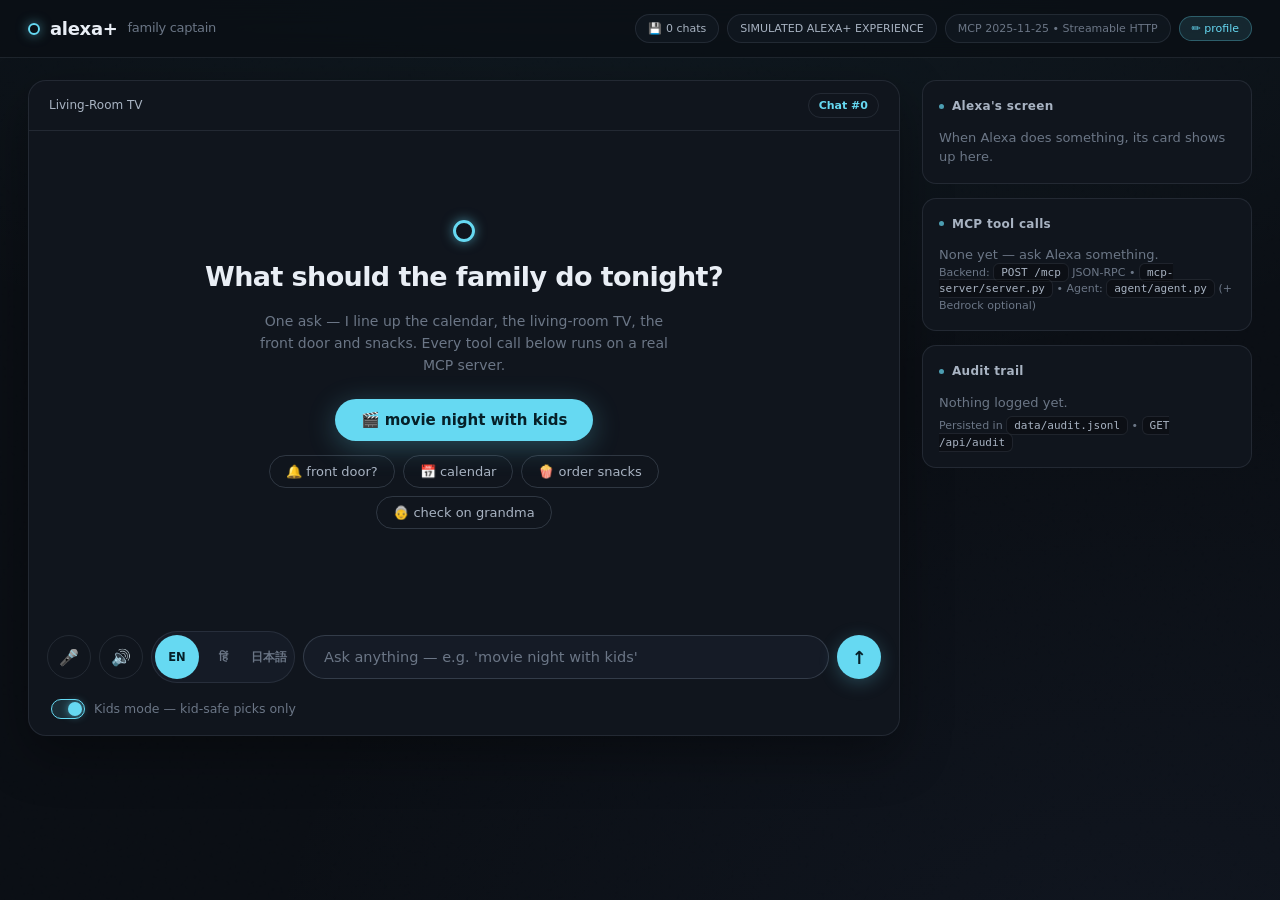
==== app/index.html @ 8e99eac1 "major changes" ====
<!DOCTYPE html>
<html lang="en">
<head>
<meta charset="UTF-8" />
<meta name="viewport" content="width=device-width, initial-scale=1.0" />
<title>Alexa+ Family Captain - Simulated Experience</title>
<link rel="stylesheet" href="/app/styles.css" />
</head>
<body>
<div class="bg"></div>
<header class="topbar">
  <div class="logo"> <span class="ring"></span> alexa+ <em>family captain</em></div>
  <div class="badges">
    <span class="pill" id="memory-pill">💾 <span id="memory-count">0 chats</span></span>
    <span class="pill">SIMULATED ALEXA+ EXPERIENCE</span>
    <span class="pill dim">MCP 2025-11-25 • Streamable HTTP</span>
    <button class="pill linklike" id="edit-profile" title="Edit profile">✏️ profile</button>
  </div>
</header>

<main class="layout">
  <section class="chat-col">
    <div class="tv-frame">
      <div class="tv-top"><span>Living-Room TV</span><span class="chat-counter-badge" id="chat-count-badge">Chat #0</span></div>

      <div class="stage">
        <div id="chat" class="chat"></div>

        <div id="onboard" class="onboard" hidden>
          <span class="ring"></span>
          <h1 id="ob-title">Let's get to know you</h1>
          <p id="ob-sub">Ten seconds — then my memory is yours.</p>
          <div class="onboard-q" id="ob-name-q">What should I call you?</div>
          <div class="onboard-chips" id="ob-names">
            <button data-name="Krrish" class="sel">Krrish</button>
            <button data-name="Dad">Dad</button>
            <button data-name="Mom">Mom</button>
            <button data-name="Grandma">Grandma</button>
            <button data-name="__custom" id="ob-custom-btn">✎ type</button>
          </div>
          <input id="ob-name-input" class="ob-custom" placeholder="Type a name…" autocomplete="off" hidden />
          <div class="onboard-q" id="ob-lang-q">Alexa ki zubaan — ことばをえらんでね</div>
          <div class="onboard-chips" id="ob-langs">
            <button data-oblang="en" class="sel">English</button>
            <button data-oblang="hi">हिन्दी</button>
            <button data-oblang="ja">日本語</button>
          </div>
          <button class="hero-cta" id="ob-done">Let's go →</button>
        </div>

        <div id="empty" class="hero" hidden>
          <span class="ring"></span>
          <h1 id="hero-title">What should the family do tonight?</h1>
          <p id="hero-sub">One ask — I line up the calendar, the living-room TV, the front door and snacks. Every tool call below runs on a real MCP server.</p>
          <button class="hero-cta" id="hero-cta" data-q="movie night with kids">🎬 movie night with kids</button>
          <div class="hero-chips" id="hero-chips"></div>
        </div>
      </div>

      <div class="chips" id="chips" hidden></div>

      <div class="composer">
        <button id="mic" title="Voice input (Chrome)">🎤</button>
        <button id="tts-toggle" title="Alexa voice: on" class="active">🔊</button>
        <div class="lang" role="group" aria-label="Language">
          <button data-lang="en" class="active">EN</button>
          <button data-lang="hi">हिं</button>
          <button data-lang="ja">日本語</button>
        </div>
        <input id="box" placeholder="Ask anything — e.g. 'movie night with kids'" autocomplete="off" />
        <button id="send" title="Send">↑</button>
      </div>
      <label class="kids"><input type="checkbox" id="kids" checked /><span class="sw"></span> <span id="kids-label">Kids mode — kid-safe picks only</span></label>
    </div>
  </section>

  <aside class="side-col">
    <div class="card">
      <h3>Alexa's screen</h3>
      <div id="cards"><p class="muted">When Alexa does something, its card shows up here.</p></div>
    </div>
    <div class="card">
      <h3>MCP tool calls</h3>
      <div id="tools"><p class="muted">None yet — ask Alexa something.</p></div>
      <p class="muted small">Backend: <code>POST /mcp</code> JSON-RPC • <code>mcp-server/server.py</code> • Agent: <code>agent/agent.py</code> (+ Bedrock optional)</p>
    </div>
    <div class="card">
      <h3>Audit trail</h3>
      <div id="audit-ledger"><p class="muted">Nothing logged yet.</p></div>
      <p class="muted small">Persisted in <code>data/audit.jsonl</code> • <code>GET /api/audit</code></p>
    </div>
  </aside>
</main>

<script src="/app/app.js"></script>
</body>
</html>
---- app/styles.css ----
*{box-sizing:border-box;margin:0;padding:0}

/* ── Font ── */
@import url('https://fonts.googleapis.com/css2?family=Inter:wght@400;500;600;700;800&display=swap');

/* ── Tokens ── */
:root{
  --bg:#0a0e14;
  --panel:#10151d;
  --panel-2:#151b26;
  --line:rgba(148,163,184,.14);
  --line-strong:rgba(148,163,184,.24);
  --ink:#e9eef5;
  --ink-2:#a8b3c2;
  --ink-3:#6b7686;
  --accent:#66d9f2;
  --accent-soft:rgba(102,217,242,.12);
  --green:#4ad295;
  --amber:#efbd6b;
  --red:#ef6d60;
  --purple:#b795f0;
  --pink:#f08cba;
  --radius:14px;
  --radius-sm:10px;
  --t:all .18s cubic-bezier(.4,0,.2,1);
}

body{
  font-family:'Inter',system-ui,-apple-system,sans-serif;
  color:var(--ink);
  background:var(--bg);
  min-height:100vh;
  overflow-x:hidden;
  font-size:15px;
  line-height:1.55;
  -webkit-font-smoothing:antialiased;
}

/* ── Ambient background (calm vignette, not a light show) ── */
.bg{
  position:fixed;inset:0;z-index:-1;
  background:
    radial-gradient(ellipse 1100px 480px at 50% -10%,rgba(102,217,242,.06),transparent),
    radial-gradient(ellipse 900px 600px at 90% 110%,rgba(80,102,160,.08),transparent),
    var(--bg);
}
.bg::after{
  content:'';position:absolute;inset:0;opacity:.4;
  background:url("data:image/svg+xml,%3Csvg viewBox='0 0 256 256' xmlns='http://www.w3.org/2000/svg'%3E%3Cfilter id='n'%3E%3CfeTurbulence type='fractalNoise' baseFrequency='0.85' numOctaves='4' stitchTiles='stitch'/%3E%3C/filter%3E%3Crect width='100%25' height='100%25' filter='url(%23n)' opacity='0.02'/%3E%3C/svg%3E");
}

/* ── Top bar ── */
.topbar{
  display:flex;justify-content:space-between;align-items:center;
  padding:14px 28px;
  border-bottom:1px solid var(--line);
  backdrop-filter:blur(20px);
  background:rgba(10,14,20,.72);
  position:sticky;top:0;z-index:100;
}
.logo{font-size:18px;font-weight:700;letter-spacing:-.3px;display:flex;align-items:center;gap:10px}
.logo em{font-style:normal;font-weight:500;color:var(--ink-3);font-size:13px}
.ring{
  width:12px;height:12px;border-radius:50%;
  border:2.5px solid var(--accent);
  box-shadow:0 0 12px rgba(102,217,242,.55);
  animation:breathe 3s ease-in-out infinite;
  flex:none;
}
@keyframes breathe{
  0%,100%{box-shadow:0 0 10px rgba(102,217,242,.4)}
  50%{box-shadow:0 0 18px rgba(102,217,242,.8)}
}
.badges{display:flex;gap:8px;align-items:center}
.pill{
  font-size:11px;font-weight:500;
  border:1px solid var(--line);padding:5px 12px;border-radius:99px;
  background:rgba(21,27,38,.6);color:var(--ink-2);
}
.pill.dim{color:var(--ink-3)}

/* ── Layout ── */
.layout{
  display:grid;grid-template-columns:minmax(0,1fr) 330px;gap:22px;
  padding:22px 28px 26px;
  max-width:1280px;margin:0 auto;
}
@media(max-width:1080px){.layout{grid-template-columns:1fr}}

/* ── Conversation panel ── */
.tv-frame{
  background:var(--panel);
  border:1px solid var(--line);
  border-radius:18px;
  display:flex;flex-direction:column;
  overflow:hidden;
  box-shadow:0 18px 50px rgba(0,0,0,.35);
}
.tv-top{
  display:flex;gap:10px;align-items:center;
  color:var(--ink-3);font-size:12px;font-weight:500;
  padding:12px 20px;
  border-bottom:1px solid var(--line);
}
.tv-top>span:first-of-type{color:var(--ink-2)}
.dot{display:none}
.chat-counter-badge{
  margin-left:auto;
  font-size:11px;font-weight:600;color:var(--accent);
  background:transparent;
  border:1px solid var(--line);
  padding:3px 10px;border-radius:99px;
}

/* stage: hero covers chat on first load */
.stage{position:relative;height:clamp(400px,54vh,580px)}
.chat{
  position:absolute;inset:0;overflow-y:auto;
  display:flex;flex-direction:column;gap:8px;
  padding:22px 26px;
  scroll-behavior:smooth;
}
.chat::-webkit-scrollbar{width:5px}
.chat::-webkit-scrollbar-thumb{background:var(--line-strong);border-radius:4px}
.chat::-webkit-scrollbar-track{background:transparent}

/* ── Empty-state hero ── */
.hero{
  position:absolute;inset:0;
  display:flex;flex-direction:column;align-items:center;justify-content:center;
  gap:14px;text-align:center;padding:28px;
  animation:hero-in .5s cubic-bezier(.16,1,.3,1);
  transition:opacity .3s ease;
}
.hero.fading{opacity:0;pointer-events:none}
@keyframes hero-in{from{opacity:0;transform:translateY(14px)}to{opacity:1;transform:none}}
.hero .ring{width:22px;height:22px;border-width:3px}
.hero h1{
  font-size:27px;font-weight:700;letter-spacing:-.6px;color:var(--ink);
}
.hero p{font-size:14px;color:var(--ink-3);max-width:430px}
.hero-cta{
  margin-top:8px;
  background:var(--accent);color:#062028;
  border:none;border-radius:99px;padding:12px 26px;
  font-family:inherit;font-size:15px;font-weight:700;cursor:pointer;
  box-shadow:0 6px 28px rgba(102,217,242,.28);
  transition:var(--t);
}
.hero-cta:hover{transform:translateY(-1px);box-shadow:0 10px 36px rgba(102,217,242,.4)}
.hero-chips{display:flex;gap:8px;flex-wrap:wrap;justify-content:center;max-width:520px}
.hero-chips button{
  background:transparent;color:var(--ink-2);
  border:1px solid var(--line-strong);border-radius:99px;
  padding:8px 16px;cursor:pointer;font-size:13px;font-weight:500;font-family:inherit;
  transition:var(--t);
}
.hero-chips button:hover{border-color:var(--accent);color:var(--accent);background:var(--accent-soft)}

/* ── Messages (Claude-style: user bubble, Alexa plain) ── */
.msg{max-width:86%;font-size:14.5px;animation:msg-in .34s cubic-bezier(.16,1,.3,1)}
.msg b{
  font-weight:600;font-size:11px;letter-spacing:.6px;display:block;margin-bottom:5px;
  color:var(--ink-3);text-transform:none;
  display:flex;align-items:center;gap:6px;
}
.msg.alexa{align-self:flex-start;padding:2px 0}
.msg.alexa b{color:var(--accent)}
.msg.alexa b::before{
  content:'';width:6px;height:6px;border-radius:50%;
  background:var(--accent);box-shadow:0 0 8px var(--accent);
  display:inline-block;
}
.msg.you{
  align-self:flex-end;
  background:var(--panel-2);
  border:1px solid var(--line);
  padding:10px 16px;border-radius:18px 18px 5px 18px;
}
.msg.you b{display:none}
@keyframes msg-in{from{opacity:0;transform:translateY(8px)}to{opacity:1;transform:none}}

/* thinking dots */
.thinking .dots{display:inline-flex;gap:5px;padding:4px 0}
.thinking .dots i{
  width:6px;height:6px;border-radius:50%;background:var(--ink-3);
  animation:blink 1.2s ease-in-out infinite;
}
.thinking .dots i:nth-child(2){animation-delay:.18s}
.thinking .dots i:nth-child(3){animation-delay:.36s}
@keyframes blink{0%,70%,100%{opacity:.3;transform:translateY(0)}35%{opacity:1;transform:translateY(-3px)}}

/* ── Suggestion chips (mid-session) ── */
.chips{
  display:flex;gap:8px;flex-wrap:wrap;
  padding:12px 20px;
  border-top:1px solid var(--line);
}
.chips button{
  background:transparent;color:var(--ink-3);
  border:1px solid var(--line);border-radius:99px;
  padding:7px 14px;cursor:pointer;font-size:12.5px;font-weight:500;
  font-family:inherit;transition:var(--t);
}
.chips button:hover{color:var(--accent);border-color:var(--accent);background:var(--accent-soft)}
.chips button:active{transform:scale(.97)}
.chips[hidden]{display:none}

/* ── Composer ── */
.composer{
  display:flex;gap:8px;align-items:center;
  padding:14px 18px 6px;
}
.composer input{
  flex:1;background:var(--panel-2);
  border:1px solid var(--line-strong);color:var(--ink);
  border-radius:99px;padding:13px 20px;
  font-family:inherit;font-size:14.5px;
  transition:var(--t);
}
.composer input::placeholder{color:var(--ink-3)}
.composer input:focus{
  outline:none;border-color:var(--accent);
  box-shadow:0 0 0 3px var(--accent-soft);
}
.composer button{
  border:1px solid var(--line);background:transparent;color:var(--ink-2);
  width:44px;height:44px;border-radius:50%;
  cursor:pointer;font-family:inherit;font-size:16px;
  display:flex;align-items:center;justify-content:center;
  transition:var(--t);flex:none;
}
.composer button:hover{border-color:var(--accent);color:var(--accent)}
.composer #send{
  background:var(--accent);color:#062028;border:none;
  font-size:18px;font-weight:700;
  box-shadow:0 4px 18px rgba(102,217,242,.25);
}
.composer #send:hover{transform:translateY(-1px);box-shadow:0 6px 26px rgba(102,217,242,.4)}
.composer #send:active{transform:scale(.95)}
#tts-toggle.muted{opacity:.45;filter:grayscale(1)}
#mic.listening{
  border-color:var(--red);color:var(--red);
  animation:mic-pulse 1s ease infinite;
}
@keyframes mic-pulse{0%,100%{box-shadow:0 0 0 0 rgba(239,109,96,.35)}50%{box-shadow:0 0 0 9px rgba(239,109,96,0)}}

/* kids switch */
.kids{
  display:flex;align-items:center;gap:9px;
  padding:10px 22px 16px;
  font-size:12.5px;color:var(--ink-3);cursor:pointer;user-select:none;
}
.kids input{display:none}
.kids .sw{
  width:34px;height:20px;border-radius:99px;
  background:var(--panel-2);border:1px solid var(--line-strong);
  position:relative;transition:var(--t);flex:none;
}
.kids .sw::after{
  content:'';position:absolute;top:2px;left:2px;
  width:14px;height:14px;border-radius:50%;
  background:var(--ink-3);transition:var(--t);
}
.kids input:checked+.sw{background:var(--accent-soft);border-color:var(--accent)}
.kids input:checked+.sw::after{left:16px;background:var(--accent);box-shadow:0 0 8px rgba(102,217,242,.6)}

/* ── Side column ── */
.side-col{display:flex;flex-direction:column;gap:14px;min-width:0}
.card{
  background:var(--panel);
  border:1px solid var(--line);
  border-radius:var(--radius);
  padding:16px;
  transition:border-color .18s ease;
}
.card:hover{border-color:var(--line-strong)}
.card h3{
  margin:0 0 12px;font-size:12px;font-weight:600;
  color:var(--ink-2);letter-spacing:.3px;
  display:flex;align-items:center;gap:8px;
}
.card h3::before{
  content:'';display:inline-block;width:5px;height:5px;
  border-radius:50%;background:var(--accent);opacity:.7;
}
#cards{max-height:520px;overflow-y:auto;padding-right:4px}
#cards::-webkit-scrollbar{width:5px}
#cards::-webkit-scrollbar-thumb{background:var(--line-strong);border-radius:4px}

/* ── Visual cards ── */
.vcard{
  background:var(--panel-2);
  border:1px solid var(--line);border-radius:12px;
  padding:14px;margin-bottom:12px;
  transition:border-color .18s ease,transform .18s ease;
  animation:card-in .4s cubic-bezier(.16,1,.3,1) backwards;
}
@keyframes card-in{
  from{opacity:0;transform:translateY(14px) scale(.98)}
  to{opacity:1;transform:none}
}
.vcard:hover{border-color:var(--line-strong);transform:translateY(-2px)}
.vcard h4{margin:0 0 8px;font-size:13px;font-weight:600;display:flex;align-items:center;gap:6px}
.vcard pre{
  font-size:11px;white-space:pre-wrap;color:var(--ink-3);
  font-family:'SF Mono',ui-monospace,monospace;line-height:1.5;
  background:rgba(0,0,0,.25);border-radius:8px;padding:10px;
  border:1px solid var(--line);
}
.vcard p{font-size:13px;color:var(--ink-2);margin:4px 0;line-height:1.5}

/* card type accents — thin top light instead of left bar */
.vcard{border-top:2px solid transparent}
.vcard[data-type="media"]{border-top-color:var(--purple)}
.vcard[data-type="tv"]{border-top-color:var(--accent)}
.vcard[data-type="door"]{border-top-color:var(--amber)}
.vcard[data-type="order"]{border-top-color:var(--green)}
.vcard[data-type="remind"]{border-top-color:var(--pink)}
.vcard[data-type="calendar"]{border-top-color:var(--purple)}

/* ── Card internals ── */
.vcard-header{display:flex;align-items:center;gap:10px;margin-bottom:12px}
.vcard-icon{font-size:20px;line-height:1}
.vcard-header h4{margin:0;font-size:13.5px;font-weight:600;color:var(--ink)}
.vcard-sub{font-size:11px;color:var(--ink-3);display:block}

.badge-tag{
  margin-left:auto;font-size:10px;font-weight:600;
  padding:3px 9px;border-radius:99px;white-space:nowrap;
}
.badge-tag.green{background:rgba(74,210,149,.12);color:var(--green)}
.badge-tag.cyan{background:rgba(102,217,242,.12);color:var(--accent)}
.badge-tag.purple{background:rgba(183,149,240,.12);color:var(--purple)}
.badge-tag.pink{background:rgba(240,140,186,.12);color:var(--pink)}
.badge-tag.amber{background:rgba(239,189,107,.12);color:var(--amber)}
.badge-tag.red-pulse{background:rgba(239,109,96,.12);color:var(--red);animation:pulse-red 1.6s infinite}
@keyframes pulse-red{0%,100%{opacity:1}50%{opacity:.55}}

.media-grid{display:flex;flex-direction:column;gap:6px}
.media-item{
  display:flex;align-items:center;gap:10px;
  background:rgba(0,0,0,.22);border:1px solid var(--line);
  padding:9px 12px;border-radius:9px;transition:var(--t);
}
.media-item:hover{border-color:var(--purple);background:rgba(183,149,240,.06);transform:translateX(3px)}
.play-btn{
  color:var(--purple);font-size:11px;
  width:22px;height:22px;border-radius:50%;
  background:rgba(183,149,240,.12);
  display:inline-flex;align-items:center;justify-content:center;flex:none;
}
.media-title{font-size:13px;font-weight:500;color:var(--ink);flex:1}
.media-chip{font-size:10px;color:var(--ink-3);border:1px solid var(--line);padding:2px 8px;border-radius:99px}

.tv-mockup{background:rgba(0,0,0,.28);border:1px solid var(--line);border-radius:10px;padding:12px}
.tv-screen{
  background:#0b1220;
  border:1px solid var(--line);border-radius:8px;
  padding:18px 12px;text-align:center;
  margin-bottom:10px;
}
.tv-screen-content{display:flex;flex-direction:column;gap:7px;align-items:center}
.tv-app-pill{
  background:var(--accent-soft);color:var(--accent);
  padding:4px 14px;border-radius:99px;font-size:13px;font-weight:600;
}
.tv-kids-tag{font-size:11.5px;color:var(--green);font-weight:500}
.tv-meta-row{
  display:flex;justify-content:space-between;font-size:11px;
  color:var(--ink-3);border-top:1px solid var(--line);padding-top:9px;
}

.camera-viewport{
  position:relative;background:#070b12;
  border:1px solid var(--line);border-radius:10px;
  padding:12px;overflow:hidden;
}
.cam-scanline{
  position:absolute;inset:0;
  background:linear-gradient(rgba(0,0,0,0) 50%,rgba(0,0,0,.22) 50%);
  background-size:100% 4px;pointer-events:none;opacity:.35;
}
.cam-overlay{
  display:flex;justify-content:space-between;font-size:11px;
  color:var(--amber);margin-bottom:12px;font-weight:500;
}
.cam-event-banner{
  display:flex;align-items:center;gap:10px;
  background:rgba(239,189,107,.07);border:1px solid var(--line);
  padding:10px 12px;border-radius:8px;
}
.cam-event-icon{font-size:18px}
.cam-event-text b{display:block;font-size:12.5px;color:var(--ink);font-weight:600}
.cam-event-text small{font-size:10.5px;color:var(--ink-3)}

.order-tracker{background:rgba(0,0,0,.22);border:1px solid var(--line);border-radius:10px;padding:12px}
.order-progress{display:flex;align-items:center;justify-content:space-between;margin-bottom:12px;padding:0 6px}
.p-step{display:flex;flex-direction:column;align-items:center;gap:4px;font-size:10px;color:var(--ink-3)}
.p-step.done{color:var(--green)}
.p-step.current{color:var(--accent);font-weight:600}
.p-dot{
  width:18px;height:18px;border-radius:50%;display:flex;align-items:center;justify-content:center;
  font-size:9.5px;background:var(--panel);border:1px solid var(--line-strong);
}
.p-step.done .p-dot{background:var(--green);color:#04120b;font-weight:700;border-color:var(--green)}
.p-step.current .p-dot{background:var(--accent);color:#04120b;font-weight:700;border-color:var(--accent);animation:pulse-dot 1.4s infinite}
@keyframes pulse-dot{0%,100%{transform:scale(1)}50%{transform:scale(1.18)}}
.p-line{flex:1;height:2px;background:var(--line);margin:0 6px -12px}
.p-line.done{background:var(--green)}
.p-line.active{background:linear-gradient(90deg,var(--green),var(--accent))}
.order-eta{
  display:flex;justify-content:space-between;align-items:center;
  font-size:12px;color:var(--ink-2);padding:9px 0;
  border-top:1px solid var(--line);
}
.status-chip{background:rgba(74,210,149,.1);color:var(--green);padding:2px 9px;border-radius:99px;font-size:10px}
.order-items-list{display:flex;gap:6px;flex-wrap:wrap;margin-top:6px}
.order-item-pill{
  background:rgba(74,210,149,.08);border:1px solid var(--line);
  color:var(--ink);padding:4px 10px;border-radius:99px;font-size:11px;font-weight:500;
}

.cal-timeline{display:flex;flex-direction:column;gap:7px}
.cal-item{
  display:flex;align-items:center;gap:12px;
  background:rgba(0,0,0,.22);border:1px solid var(--line);
  padding:9px 12px;border-radius:9px;
}
.cal-time{
  font-size:11px;font-weight:600;color:var(--purple);
  background:rgba(183,149,240,.1);padding:3px 7px;border-radius:6px;
}
.cal-details b{display:block;font-size:12.5px;color:var(--ink);font-weight:500}
.cal-details small{font-size:10.5px;color:var(--ink-3)}
.cal-free-highlight{
  background:var(--accent-soft);
  border:1px solid rgba(102,217,242,.25);color:var(--accent);
  padding:10px 12px;border-radius:9px;font-size:12.5px;font-weight:500;text-align:center;
}

.remind-card-body{display:flex;flex-direction:column;gap:10px}
.remind-bubble{
  background:rgba(240,140,186,.06);border:1px solid var(--line);
  padding:10px 14px;border-radius:10px;
}
.bubble-tag{font-size:11px;color:var(--pink);font-weight:600;display:block;margin-bottom:4px}
.remind-bubble p{font-size:13px;color:var(--ink);font-style:italic;margin:0}
.remind-call-row{
  display:flex;justify-content:space-between;align-items:center;
  font-size:12px;color:var(--ink-2);
}

/* ── Order proposal ── */
.proposal-card-body{
  border:1px dashed rgba(239,189,107,.45);
  border-radius:10px;padding:12px;background:rgba(239,189,107,.04);
}
.proposal-items p{font-size:12.5px;color:var(--ink);margin:4px 0}
.proposal-note{display:block;font-size:11px;color:var(--amber);margin:8px 0}
.proposal-actions{display:flex;gap:8px;margin-top:10px}
.btn-confirm{
  flex:1;background:var(--green);color:#04120b;border:none;border-radius:9px;padding:9px 12px;
  font-size:12.5px;font-weight:700;cursor:pointer;transition:var(--t);font-family:inherit;
}
.btn-confirm:hover{transform:translateY(-1px);box-shadow:0 4px 16px rgba(74,210,149,.3)}
.btn-decline{
  background:transparent;color:var(--red);border:1px solid rgba(239,109,96,.4);
  border-radius:9px;padding:9px 12px;font-size:12.5px;font-weight:600;cursor:pointer;
  transition:var(--t);font-family:inherit;
}
.btn-decline:hover{background:rgba(239,109,96,.1)}

/* ── Audit trail ── */
#audit-ledger{
  max-height:210px;overflow-y:auto;display:flex;flex-direction:column;gap:6px;
  margin-bottom:6px;
}
#audit-ledger::-webkit-scrollbar{width:5px}
#audit-ledger::-webkit-scrollbar-thumb{background:var(--line-strong);border-radius:4px}
.audit-row{
  display:flex;justify-content:space-between;align-items:center;
  background:rgba(0,0,0,.2);border:1px solid var(--line);
  padding:7px 10px;border-radius:8px;font-size:11.5px;
  animation:card-in .3s cubic-bezier(.16,1,.3,1) backwards;
}
.audit-row.ok{border-left:2px solid var(--green)}
.audit-row.err{border-left:2px solid var(--red)}
.audit-main{display:flex;align-items:center;gap:8px}
.audit-tool{font-family:'SF Mono',ui-monospace,monospace;font-weight:500;color:var(--ink-2)}
.audit-status{font-size:9.5px;font-weight:700;padding:2px 7px;border-radius:99px}
.audit-status.ok{background:rgba(74,210,149,.12);color:var(--green)}
.audit-status.err{background:rgba(239,109,96,.12);color:var(--red)}
.audit-time{color:var(--ink-3);font-size:10.5px}

/* ── Tool badges ── */
.tool{
  display:inline-flex;align-items:center;gap:5px;
  background:transparent;
  border:1px solid rgba(74,210,149,.35);
  color:var(--green);border-radius:99px;
  padding:5px 12px;font-size:12px;font-weight:500;
  margin:3px;
  transition:var(--t);
  animation:tool-in .3s cubic-bezier(.16,1,.3,1);
}
@keyframes tool-in{from{opacity:0;transform:scale(.85)}to{opacity:1;transform:scale(1)}}
.tool:hover{background:rgba(74,210,149,.08);border-color:var(--green)}

/* ── Commerce (C1–C4, future) ── */
.products-list{display:flex;flex-direction:column;gap:8px}
.product-item{
  display:flex;align-items:center;justify-content:space-between;gap:12px;
  background:rgba(0,0,0,.22);border:1px solid var(--line);
  padding:10px 12px;border-radius:9px;
}
.product-info b{display:block;font-size:13px;color:var(--ink);font-weight:500}
.product-meta{display:flex;gap:10px;font-size:11px;margin-top:2px}
.product-price{color:var(--green);font-weight:600}
.product-rating{color:var(--amber)}
.btn-add-cart{
  background:var(--accent-soft);color:var(--accent);border:1px solid rgba(102,217,242,.3);
  padding:5px 12px;border-radius:99px;font-size:11px;font-weight:600;cursor:pointer;
  transition:var(--t);font-family:inherit;
}
.btn-add-cart:hover{background:var(--accent);color:#062028}
.cart-card-body{display:flex;flex-direction:column;gap:10px}
.cart-items-list{display:flex;flex-direction:column;gap:6px}
.cart-item-row{
  display:flex;justify-content:space-between;font-size:12px;
  background:rgba(0,0,0,.2);padding:7px 10px;border-radius:8px;
}
.cart-item-name small{color:var(--ink-3);margin-left:4px}
.cart-item-price{color:var(--green);font-weight:600}
.cart-total-row{
  display:flex;justify-content:space-between;font-size:13px;
  padding:9px 0;border-top:1px solid var(--line);
  color:var(--ink);
}
.cart-total-row b{color:var(--accent);font-size:15px}
.btn-checkout{
  background:var(--accent);color:#062028;border:none;border-radius:9px;padding:9px 14px;
  font-size:12.5px;font-weight:700;cursor:pointer;transition:var(--t);
  text-align:center;font-family:inherit;
}
.btn-checkout:hover{box-shadow:0 4px 16px rgba(102,217,242,.3)}
.wallet-picker{
  display:flex;justify-content:space-between;align-items:center;
  background:rgba(0,0,0,.22);border:1px solid var(--line);
  padding:8px 10px;border-radius:8px;font-size:11px;margin:8px 0;
}
.wallet-picker b{color:var(--accent)}
.pin-approval-box{
  border:1px dashed rgba(102,217,242,.4);
  padding:9px 10px;border-radius:9px;margin-bottom:8px;
  background:rgba(102,217,242,.04);
}
.pin-label{font-size:11px;color:var(--ink-2);display:block;margin-bottom:6px}
.pin-input-row{display:flex;gap:8px}
.pin-input{
  width:80px;background:var(--panel-2);border:1px solid var(--line-strong);
  color:var(--ink);border-radius:8px;padding:5px 8px;font-size:14px;letter-spacing:4px;text-align:center;
  font-family:inherit;
}
.btn-pin-submit{
  background:var(--accent-soft);color:var(--accent);border:1px solid rgba(102,217,242,.35);
  border-radius:8px;padding:5px 10px;font-size:11px;font-weight:600;cursor:pointer;font-family:inherit;
}
.btn-pin-submit:hover{background:var(--accent);color:#062028}
.tracking-card-body{display:flex;flex-direction:column;gap:12px}
.tracking-timeline{display:flex;align-items:center;justify-content:space-between;padding:4px 6px;margin-bottom:4px}
.track-step{display:flex;flex-direction:column;align-items:center;gap:4px;font-size:10px;color:var(--ink-3)}
.track-step.done{color:var(--green)}
.track-step.current{color:var(--accent);font-weight:600}
.track-dot{
  width:18px;height:18px;border-radius:50%;display:flex;align-items:center;justify-content:center;
  font-size:9.5px;background:var(--panel);border:1px solid var(--line-strong);
}
.track-step.done .track-dot{background:var(--green);color:#04120b;font-weight:700;border-color:var(--green)}
.track-step.current .track-dot{background:var(--accent);color:#04120b;font-weight:700;border-color:var(--accent);animation:pulse-dot 1.4s infinite}
.track-line{flex:1;height:2px;background:var(--line);margin:0 4px -12px}
.track-line.done{background:var(--green)}
.track-line.active{background:linear-gradient(90deg,var(--green),var(--accent))}
.tracking-meta{
  display:flex;justify-content:space-between;font-size:11px;
  background:rgba(0,0,0,.2);padding:7px 10px;border-radius:8px;color:var(--ink-2);
}
.history-list{display:flex;flex-direction:column;gap:6px}
.history-row{
  display:flex;justify-content:space-between;align-items:center;
  background:rgba(0,0,0,.2);border:1px solid var(--line);
  padding:8px 10px;border-radius:8px;font-size:11px;
}
.history-items{display:block;color:var(--ink-3);font-size:10px}
.btn-reorder{
  background:rgba(74,210,149,.1);color:var(--green);border:1px solid rgba(74,210,149,.3);
  padding:4px 9px;border-radius:99px;font-size:10px;font-weight:600;cursor:pointer;font-family:inherit;
}
.btn-reorder:hover{background:var(--green);color:#04120b}

/* ── Ring speaking state ── */
.ring.speaking{
  border-color:var(--green);
  box-shadow:0 0 16px var(--green),0 0 34px rgba(74,210,149,.4);
  animation:speaking-pulse .4s ease-in-out infinite alternate;
}
@keyframes speaking-pulse{
  0%{transform:scale(1);box-shadow:0 0 12px var(--green)}
  100%{transform:scale(1.3);box-shadow:0 0 26px var(--green),0 0 52px rgba(74,210,149,.5)}
}

/* ── Utilities ── */
.muted{color:var(--ink-3);font-size:13px;line-height:1.5}
.small{font-size:11px}
code{
  background:rgba(0,0,0,.28);padding:2px 7px;border-radius:6px;
  font-size:11px;font-family:'SF Mono',ui-monospace,monospace;
  border:1px solid var(--line);
  color:var(--ink-2);
}
button:focus-visible,input:focus-visible{outline:2px solid var(--accent);outline-offset:2px}

@media(prefers-reduced-motion:reduce){
  *,*::before,*::after{animation-duration:.01ms !important;animation-iteration-count:1 !important;transition-duration:.01ms !important}
  .chat{scroll-behavior:auto}
}

/* ── Onboarding (first-run profile setup) ── */
.onboard{
  position:absolute;inset:0;
  display:flex;flex-direction:column;align-items:center;justify-content:center;
  gap:12px;text-align:center;padding:28px;overflow-y:auto;
  background:var(--panel);z-index:5;
  animation:hero-in .5s cubic-bezier(.16,1,.3,1);
}
.onboard[hidden]{display:none}
.onboard .ring{width:20px;height:20px;border-width:3px}
.onboard h1{font-size:24px;font-weight:700;letter-spacing:-.4px}
.onboard p{font-size:13.5px;color:var(--ink-3);max-width:400px}
.onboard-q{font-size:13px;color:var(--ink-2);font-weight:600;margin-top:8px}
.onboard-chips{display:flex;gap:8px;flex-wrap:wrap;justify-content:center}
.onboard-chips button{
  background:transparent;color:var(--ink-2);
  border:1px solid var(--line-strong);border-radius:99px;
  padding:9px 18px;cursor:pointer;font-size:13px;font-weight:500;font-family:inherit;
  transition:var(--t);
}
.onboard-chips button:hover{border-color:var(--accent);color:var(--accent)}
.onboard-chips button.sel{
  border-color:var(--accent);color:var(--accent);
  background:var(--accent-soft);box-shadow:0 0 0 3px rgba(102,217,242,.08);
}
.ob-custom{
  background:var(--panel-2);border:1px solid var(--line-strong);color:var(--ink);
  border-radius:99px;padding:9px 18px;font-family:inherit;font-size:13.5px;width:min(260px,80%);
  transition:var(--t);
}
.ob-custom:focus{outline:none;border-color:var(--accent);box-shadow:0 0 0 3px var(--accent-soft)}
.onboard .hero-cta{margin-top:12px}

/* ── Language chip group (composer) ── */
.lang{
  display:flex;background:var(--panel-2);
  border:1px solid var(--line);border-radius:99px;
  padding:3px;gap:2px;flex:none;
}
.lang button{
  border:none;background:transparent;color:var(--ink-3);
  border-radius:99px;padding:7px 11px;
  font-family:inherit;font-size:11.5px;font-weight:600;cursor:pointer;
  transition:var(--t);white-space:nowrap;
}
.lang button:hover{color:var(--accent)}
.lang button.active{background:var(--accent);color:#062028}
.pill.linklike{
  background:var(--accent-soft);color:var(--accent);
  border:1px solid rgba(102,217,242,.3);cursor:pointer;font-family:inherit;
  transition:var(--t);
}
.pill.linklike:hover{background:rgba(102,217,242,.2)}

/* ── Responsive ── */
@media(max-width:1080px){
  .layout{grid-template-columns:1fr;padding:16px 16px 22px}
  .side-col{flex-direction:row;flex-wrap:wrap}
  .side-col .card{flex:1 1 260px}
  .stage{height:clamp(340px,48vh,480px)}
}
@media(max-width:640px){
  .topbar{padding:12px 16px}
  .badges .pill.dim{display:none}
  .layout{padding:12px 12px 20px}
  .chat{padding:16px}
  .composer{padding:12px 12px 6px;flex-wrap:wrap}
  .composer button{width:40px;height:40px}
  .composer input{min-width:55%}
  .hero h1{font-size:22px}
}
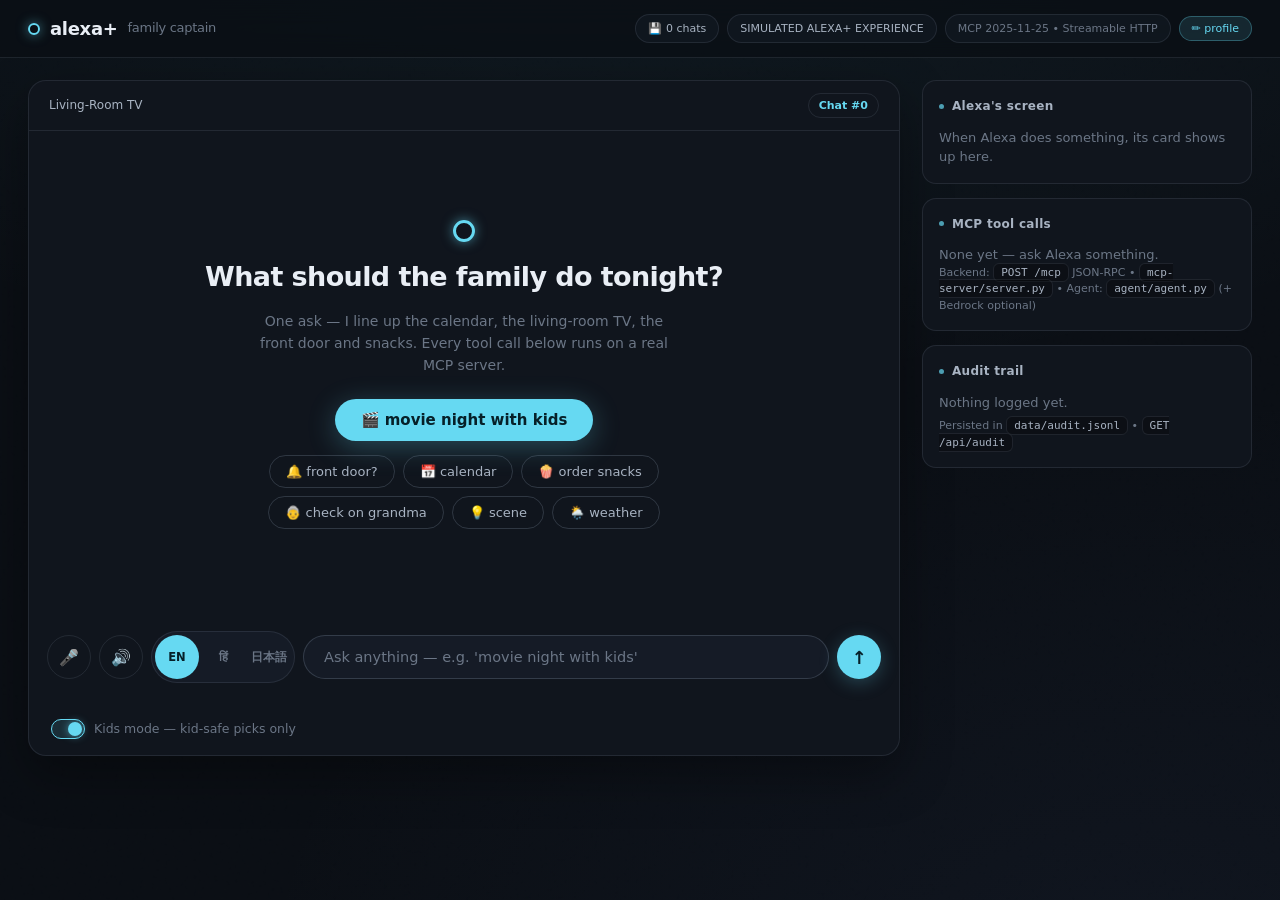
==== commit 1258224d: "Declare currentAudio so Polly voice plays instead of browser fallback, add live type-ahead MCP tool " ====
--- a/app/index.html
+++ b/app/index.html
@@ -70,6 +70,7 @@
         <input id="box" placeholder="Ask anything — e.g. 'movie night with kids'" autocomplete="off" />
         <button id="send" title="Send">↑</button>
       </div>
+      <div id="type-hint" class="type-hint"></div>
       <label class="kids"><input type="checkbox" id="kids" checked /><span class="sw"></span> <span id="kids-label">Kids mode — kid-safe picks only</span></label>
     </div>
   </section>
--- a/app/styles.css
+++ b/app/styles.css
@@ -696,3 +696,30 @@
   .composer input{min-width:55%}
   .hero h1{font-size:22px}
 }
+
+/* ── scene / weather / homework / shopping-list cards ── */
+.vcard[data-type="scene"]{border-top-color:var(--amber)}
+.vcard[data-type="weather"]{border-top-color:var(--accent)}
+.vcard[data-type="homework"]{border-top-color:var(--purple)}
+.vcard[data-type="shopping_list"]{border-top-color:var(--green)}
+.scene-rows{display:flex;flex-direction:column;gap:8px;background:rgba(0,0,0,.22);border:1px solid var(--line);border-radius:10px;padding:12px}
+.scene-row{display:flex;align-items:center;justify-content:space-between;gap:8px;font-size:12.5px;color:var(--ink-2)}
+.scene-row b{color:var(--ink);font-weight:600;text-align:right}
+.weather-body{display:flex;align-items:center;gap:14px;background:rgba(0,0,0,.22);border:1px solid var(--line);border-radius:10px;padding:12px}
+.weather-temp{font-size:26px;font-weight:700;color:var(--ink)}
+.weather-conds{display:flex;flex-direction:column;gap:4px;font-size:12.5px;color:var(--ink-2)}
+.weather-conds b{color:var(--ink-3);font-weight:500;margin-right:2px}
+.list-pills{display:flex;flex-wrap:wrap;gap:6px}
+
+/* ── one-turn-at-a-time: dim inputs while a call is running ── */
+body.busy .chips button,
+body.busy .hero-chips button{pointer-events:none;opacity:.55}
+body.busy #send,
+body.busy #hero-cta{opacity:.5}
+body.busy #hero-cta{pointer-events:none}
+body.busy .mic.listening{animation:none}
+
+/* ── live type-ahead hint: shows which MCP tool a half-typed line will run ── */
+.type-hint{min-height:20px;font-size:11.5px;color:var(--ink-3);padding:6px 4px 0 6px;letter-spacing:.2px;white-space:nowrap;overflow:hidden;text-overflow:ellipsis;opacity:0;transition:opacity .18s}
+.type-hint.on{opacity:.95}
+.type-hint b{color:var(--accent);font-weight:600}
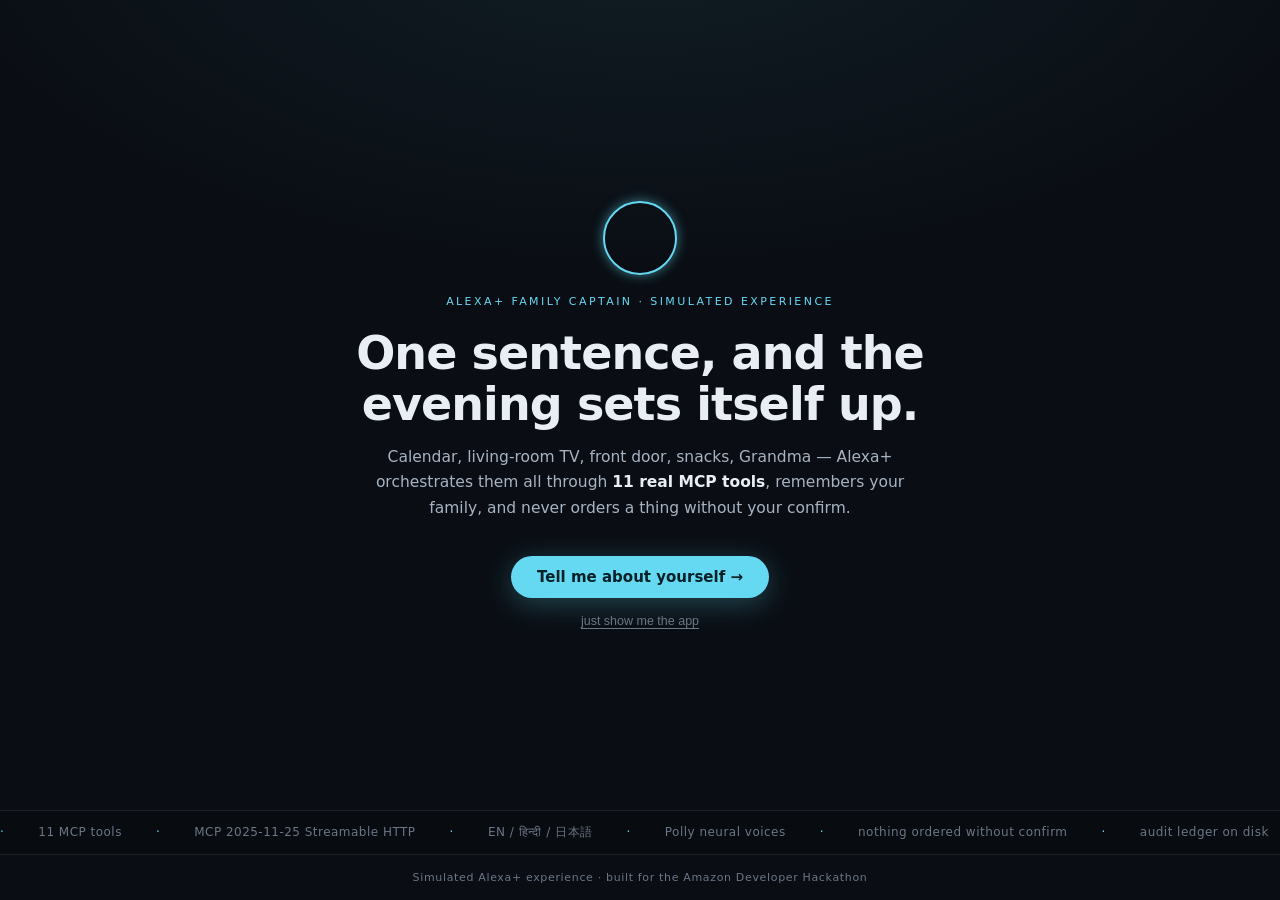
==== commit 8ad29d29: "Add full-screen landing page with marquee chips and a 4-step tell-me-about-yourself onboarding that " ====
--- a/app/index.html
+++ b/app/index.html
@@ -8,6 +8,25 @@
 </head>
 <body>
 <div class="bg"></div>
+
+<div id="landing">
+  <div class="land-card">
+    <span class="ring big"></span>
+    <div class="land-eyebrow">alexa+ family captain · simulated experience</div>
+    <h1>One sentence, and the evening sets itself up.</h1>
+    <p>Calendar, living-room TV, front door, snacks, Grandma — Alexa+ orchestrates them all through <b>11 real MCP tools</b>, remembers your family, and never orders a thing without your confirm.</p>
+    <div class="land-ctas">
+      <button class="hero-cta" id="land-cta">Tell me about yourself →</button>
+      <button class="land-skip" id="land-skip">just show me the app</button>
+    </div>
+  </div>
+  <div class="land-marquee"><div class="land-track">
+    <span>11 MCP tools</span><span>MCP 2025-11-25 Streamable HTTP</span><span>EN / हिन्दी / 日本語</span><span>Polly neural voices</span><span>nothing ordered without confirm</span><span>audit ledger on disk</span><span>memory that persists</span>
+    <span>11 MCP tools</span><span>MCP 2025-11-25 Streamable HTTP</span><span>EN / हिन्दी / 日本語</span><span>Polly neural voices</span><span>nothing ordered without confirm</span><span>audit ledger on disk</span><span>memory that persists</span>
+  </div></div>
+  <div class="land-footer">Simulated Alexa+ experience · built for the Amazon Developer Hackathon</div>
+</div>
+
 <header class="topbar">
   <div class="logo"> <span class="ring"></span> alexa+ <em>family captain</em></div>
   <div class="badges">
@@ -28,24 +47,58 @@
 
         <div id="onboard" class="onboard" hidden>
           <span class="ring"></span>
-          <h1 id="ob-title">Let's get to know you</h1>
-          <p id="ob-sub">Ten seconds — then my memory is yours.</p>
-          <div class="onboard-q" id="ob-name-q">What should I call you?</div>
-          <div class="onboard-chips" id="ob-names">
-            <button data-name="Krrish" class="sel">Krrish</button>
-            <button data-name="Dad">Dad</button>
-            <button data-name="Mom">Mom</button>
-            <button data-name="Grandma">Grandma</button>
-            <button data-name="__custom" id="ob-custom-btn">✎ type</button>
+          <div class="ob-dots" id="ob-dots"><i class="on"></i><i></i><i></i><i></i></div>
+          <div class="ob-step" data-step="1">
+            <h1 id="ob-title">Let's get to know you</h1>
+            <p id="ob-sub">Ten seconds — then my memory is yours.</p>
+            <div class="onboard-q" id="ob-name-q">What should I call you?</div>
+            <div class="onboard-chips" id="ob-names">
+              <button data-name="Krrish" class="sel">Krrish</button>
+              <button data-name="Dad">Dad</button>
+              <button data-name="Mom">Mom</button>
+              <button data-name="Grandma">Grandma</button>
+              <button data-name="__custom" id="ob-custom-btn">✎ type</button>
+            </div>
+            <input id="ob-name-input" class="ob-custom" placeholder="Type a name…" autocomplete="off" hidden />
+            <button class="hero-cta" id="ob-n1">Next →</button>
           </div>
-          <input id="ob-name-input" class="ob-custom" placeholder="Type a name…" autocomplete="off" hidden />
-          <div class="onboard-q" id="ob-lang-q">Alexa ki zubaan — ことばをえらんでね</div>
-          <div class="onboard-chips" id="ob-langs">
-            <button data-oblang="en" class="sel">English</button>
-            <button data-oblang="hi">हिन्दी</button>
-            <button data-oblang="ja">日本語</button>
+          <div class="ob-step" data-step="2" hidden>
+            <div class="onboard-q" id="ob-age-q">A little about you — optional</div>
+            <div class="onboard-chips" id="ob-ages">
+              <button data-age="kid">Kid</button>
+              <button data-age="teen">Teen</button>
+              <button data-age="adult">Adult</button>
+              <button data-age="60s">60+</button>
+            </div>
+            <div class="onboard-q" id="ob-gender-q">How should I greet you?</div>
+            <div class="onboard-chips" id="ob-gends">
+              <button data-gender="she">She/Her</button>
+              <button data-gender="he">He/Him</button>
+              <button data-gender="they">They/Them</button>
+            </div>
+            <button class="hero-cta" id="ob-n2">Next →</button>
+            <button class="ob-skip" id="ob-skip2">skip — keep it simple</button>
           </div>
-          <button class="hero-cta" id="ob-done">Let's go →</button>
+          <div class="ob-step" data-step="3" hidden>
+            <div class="onboard-q" id="ob-home-q">Who's at home?</div>
+            <div class="onboard-chips" id="ob-homes">
+              <button data-home="kids" class="sel">🧒 Kids</button>
+              <button data-home="grandma">👵 Grandparents</button>
+            </div>
+            <p class="ob-note" id="ob-home-note">Kids keep speech kid-safe. Grandparents get gentle check-ins.</p>
+            <button class="hero-cta" id="ob-n3">Next →</button>
+          </div>
+          <div class="ob-step" data-step="4" hidden>
+            <div class="onboard-q" id="ob-lang-q">Alexa ki zubaan — ことばをえらんでね</div>
+            <div class="onboard-chips" id="ob-langs">
+              <button data-oblang="en" class="sel">English</button>
+              <button data-oblang="hi">हिन्दी</button>
+              <button data-oblang="ja">日本語</button>
+            </div>
+            <div class="ob-preview" id="ob-preview"></div>
+            <button class="hero-cta" id="ob-done">Let's go →</button>
+          </div>
+          <button class="ob-back" id="ob-back" hidden>← back</button>
         </div>
 
         <div id="empty" class="hero" hidden>
--- a/app/styles.css
+++ b/app/styles.css
@@ -723,3 +723,38 @@
 .type-hint{min-height:20px;font-size:11.5px;color:var(--ink-3);padding:6px 4px 0 6px;letter-spacing:.2px;white-space:nowrap;overflow:hidden;text-overflow:ellipsis;opacity:0;transition:opacity .18s}
 .type-hint.on{opacity:.95}
 .type-hint b{color:var(--accent);font-weight:600}
+
+/* ── landing page (peekynotes-style) + 4-step onboarding ── */
+#landing{display:none}
+body.show-landing #landing{display:flex;flex-direction:column;position:fixed;inset:0;z-index:50;background:radial-gradient(1200px 600px at 50% -10%, rgba(102,217,242,.08), transparent 60%), var(--bg)}
+body.show-landing .topbar,
+body.show-landing .layout{visibility:hidden}
+.land-card{flex:1;display:flex;flex-direction:column;align-items:center;justify-content:center;text-align:center;padding:32px 20px 8px;max-width:760px;margin:0 auto}
+.land-eyebrow{font-size:11px;letter-spacing:.22em;text-transform:uppercase;color:var(--accent);margin-bottom:18px}
+#landing h1{margin:0 0 14px;font-size:clamp(28px,5vw,46px);line-height:1.12;color:var(--ink);font-weight:700;letter-spacing:-.02em}
+#landing .land-card > p{margin:0 0 26px;font-size:15.5px;line-height:1.65;color:var(--ink-2);max-width:560px}
+#landing .land-card > p b{color:var(--ink)}
+.land-ctas{display:flex;flex-direction:column;gap:10px;align-items:center}
+.land-skip{background:none;border:none;color:var(--ink-3);font-size:12.5px;cursor:pointer;text-decoration:underline;text-underline-offset:3px;padding:6px}
+.land-skip:hover{color:var(--ink-2)}
+.ring.big{width:74px;height:74px;margin-bottom:18px}
+.land-marquee{overflow:hidden;border-top:1px solid var(--line);border-bottom:1px solid var(--line);padding:12px 0;background:rgba(0,0,0,.18)}
+.land-track{display:flex;gap:34px;width:max-content;animation:land-slide 26s linear infinite}
+.land-track span{font-size:12px;color:var(--ink-3);white-space:nowrap;letter-spacing:.04em}
+.land-track span::before{content:"·";margin-right:34px;color:var(--accent)}
+@keyframes land-slide{from{transform:translateX(0)}to{transform:translateX(-50%)}}
+.land-footer{text-align:center;padding:14px;font-size:11px;color:var(--ink-3);letter-spacing:.06em}
+
+.ob-dots{display:flex;gap:7px;margin-bottom:16px}
+.ob-dots i{width:7px;height:7px;border-radius:50%;background:var(--line-strong);transition:all .2s}
+.ob-dots i.on{background:var(--accent);width:20px;border-radius:4px}
+.ob-step{display:flex;flex-direction:column;align-items:center;gap:12px}
+.ob-step[hidden]{display:none}
+.ob-skip{background:none;border:none;color:var(--ink-3);font-size:12px;cursor:pointer;text-decoration:underline;text-underline-offset:3px}
+.ob-skip:hover{color:var(--ink-2)}
+.ob-note{margin:0;font-size:11.5px;color:var(--ink-3);max-width:320px;line-height:1.5;text-align:center}
+.ob-back{margin-top:14px;background:none;border:1px solid var(--line);border-radius:20px;color:var(--ink-3);font-size:12px;padding:6px 14px;cursor:pointer}
+.ob-back:hover{border-color:var(--line-strong);color:var(--ink-2)}
+.ob-preview{background:rgba(102,217,242,.07);border:1px solid rgba(102,217,242,.25);border-radius:12px;padding:10px 18px;font-size:13.5px;color:var(--accent)}
+@media (prefers-reduced-motion: reduce){.land-track{animation:none;flex-wrap:wrap;justify-content:center}}
+.chips button.hot{border-color:rgba(240,140,186,.5);color:var(--pink);box-shadow:0 0 0 1px rgba(240,140,186,.22)}
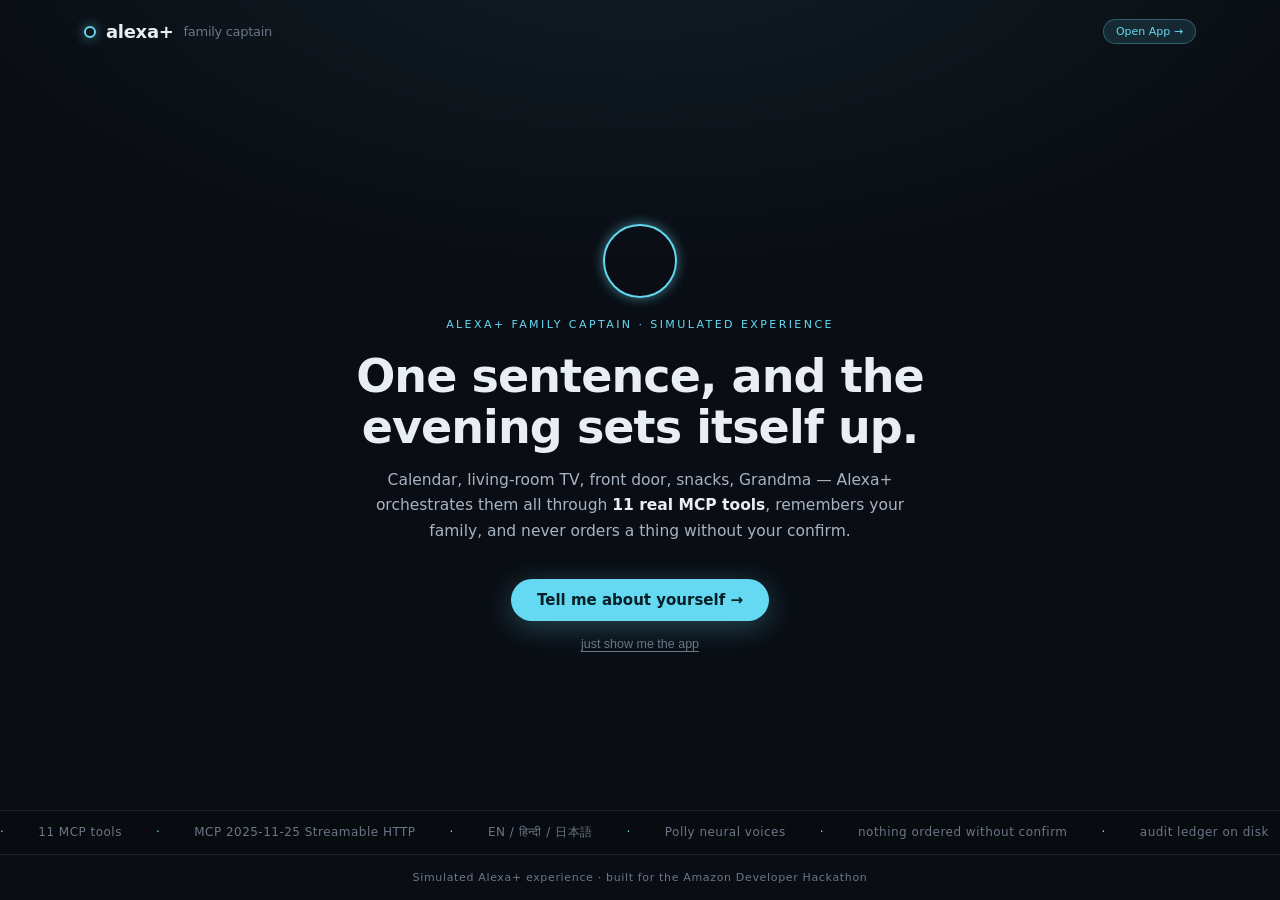
==== commit daf09d07: "Enable seamless two-way navigation between landing page and app" ====
--- a/app/index.html
+++ b/app/index.html
@@ -10,6 +10,12 @@
 <div class="bg"></div>
 
 <div id="landing">
+  <div class="land-top-bar">
+    <div class="logo" id="land-logo" role="button" tabindex="0" title="Open Family Captain App"> <span class="ring"></span> alexa+ <em>family captain</em></div>
+    <div class="badges">
+      <button class="pill linklike" id="land-nav-app" title="Open Family Captain App">Open App →</button>
+    </div>
+  </div>
   <div class="land-card">
     <span class="ring big"></span>
     <div class="land-eyebrow">alexa+ family captain · simulated experience</div>
@@ -28,8 +34,9 @@
 </div>
 
 <header class="topbar">
-  <div class="logo"> <span class="ring"></span> alexa+ <em>family captain</em></div>
+  <div class="logo" id="nav-brand" role="button" tabindex="0" title="Go to landing page"> <span class="ring"></span> alexa+ <em>family captain</em></div>
   <div class="badges">
+    <button class="pill linklike" id="nav-landing" title="View landing page">🏠 landing</button>
     <span class="pill" id="memory-pill">💾 <span id="memory-count">0 chats</span></span>
     <span class="pill">SIMULATED ALEXA+ EXPERIENCE</span>
     <span class="pill dim">MCP 2025-11-25 • Streamable HTTP</span>
--- a/app/styles.css
+++ b/app/styles.css
@@ -58,7 +58,8 @@
   background:rgba(10,14,20,.72);
   position:sticky;top:0;z-index:100;
 }
-.logo{font-size:18px;font-weight:700;letter-spacing:-.3px;display:flex;align-items:center;gap:10px}
+.logo{font-size:18px;font-weight:700;letter-spacing:-.3px;display:flex;align-items:center;gap:10px;cursor:pointer;user-select:none;transition:opacity .15s ease}
+.logo:hover{opacity:.85}
 .logo em{font-style:normal;font-weight:500;color:var(--ink-3);font-size:13px}
 .ring{
   width:12px;height:12px;border-radius:50%;
@@ -729,6 +730,7 @@
 body.show-landing #landing{display:flex;flex-direction:column;position:fixed;inset:0;z-index:50;background:radial-gradient(1200px 600px at 50% -10%, rgba(102,217,242,.08), transparent 60%), var(--bg)}
 body.show-landing .topbar,
 body.show-landing .layout{visibility:hidden}
+.land-top-bar{display:flex;justify-content:space-between;align-items:center;width:100%;max-width:1160px;margin:0 auto;padding:18px 24px 0;box-sizing:border-box}
 .land-card{flex:1;display:flex;flex-direction:column;align-items:center;justify-content:center;text-align:center;padding:32px 20px 8px;max-width:760px;margin:0 auto}
 .land-eyebrow{font-size:11px;letter-spacing:.22em;text-transform:uppercase;color:var(--accent);margin-bottom:18px}
 #landing h1{margin:0 0 14px;font-size:clamp(28px,5vw,46px);line-height:1.12;color:var(--ink);font-weight:700;letter-spacing:-.02em}
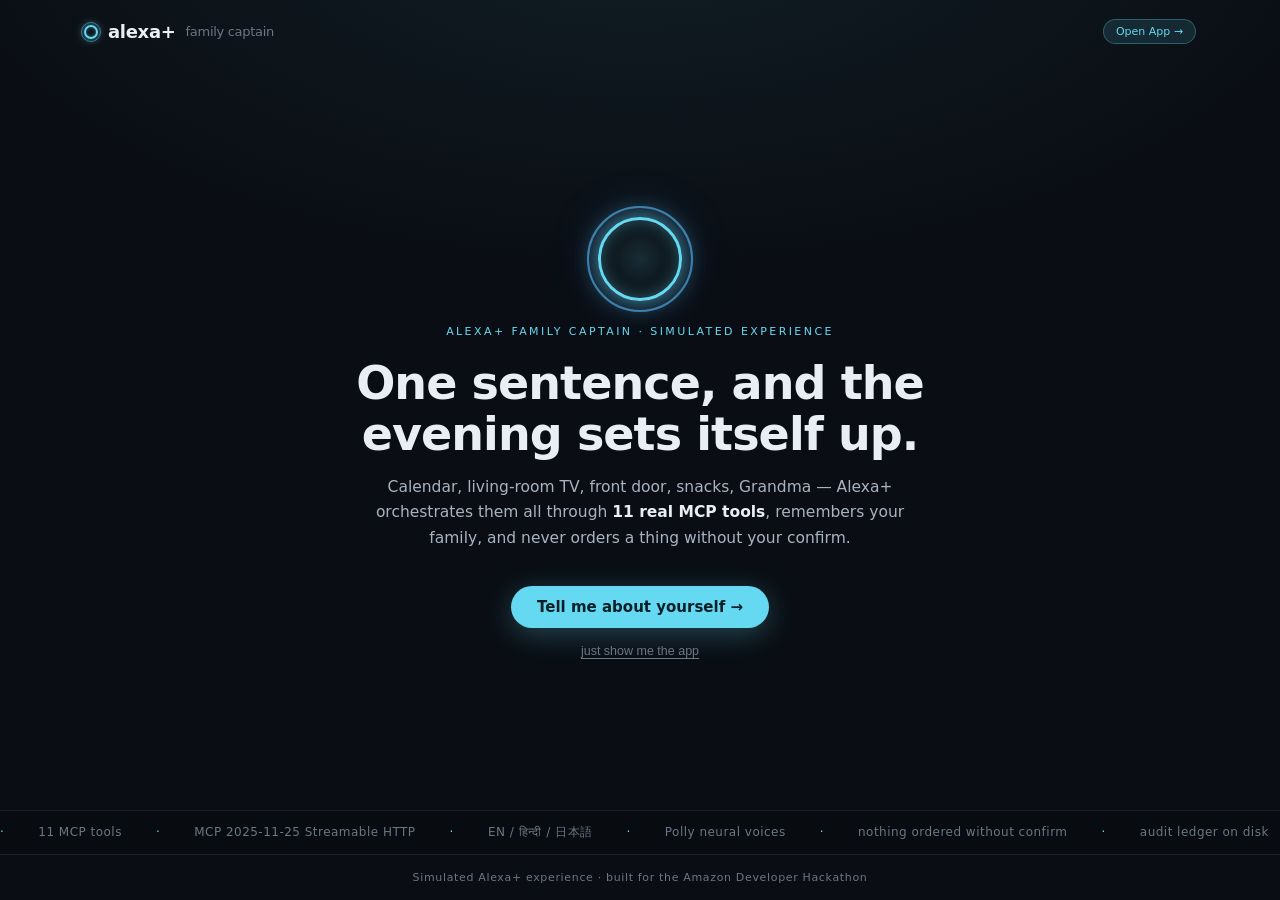
==== commit 84dfa027: "Add alive wave logo animation, close button to onboarding, user profile badge and logout flow" ====
--- a/app/index.html
+++ b/app/index.html
@@ -40,7 +40,9 @@
     <span class="pill" id="memory-pill">💾 <span id="memory-count">0 chats</span></span>
     <span class="pill">SIMULATED ALEXA+ EXPERIENCE</span>
     <span class="pill dim">MCP 2025-11-25 • Streamable HTTP</span>
+    <span class="pill user-badge" id="user-profile-badge" title="Active user profile"><span class="user-avatar">👤</span> <strong id="user-display-name">Krrish</strong> <span id="user-display-details" class="user-sub"></span></span>
     <button class="pill linklike" id="edit-profile" title="Edit profile">✏️ profile</button>
+    <button class="pill linklike logout-btn" id="logout-btn" title="Log out and return to landing page">🚪 log out</button>
   </div>
 </header>
 
@@ -53,6 +55,7 @@
         <div id="chat" class="chat"></div>
 
         <div id="onboard" class="onboard" hidden>
+          <button class="ob-close" id="ob-close" title="Close" aria-label="Close">✕</button>
           <span class="ring"></span>
           <div class="ob-dots" id="ob-dots"><i class="on"></i><i></i><i></i><i></i></div>
           <div class="ob-step" data-step="1">
--- a/app/styles.css
+++ b/app/styles.css
@@ -62,15 +62,29 @@
 .logo:hover{opacity:.85}
 .logo em{font-style:normal;font-weight:500;color:var(--ink-3);font-size:13px}
 .ring{
-  width:12px;height:12px;border-radius:50%;
-  border:2.5px solid var(--accent);
-  box-shadow:0 0 12px rgba(102,217,242,.55);
-  animation:breathe 3s ease-in-out infinite;
+  width:14px;height:14px;border-radius:50%;
+  border:2px solid var(--accent);
+  box-shadow:0 0 10px rgba(102,217,242,.7), inset 0 0 4px rgba(102,217,242,.4);
+  animation:breathe 2.8s ease-in-out infinite;
   flex:none;
+  position:relative;
+}
+.ring::after{
+  content:"";
+  position:absolute;
+  inset:-5px;
+  border-radius:50%;
+  border:1px solid rgba(102,217,242,.45);
+  animation:wave-ripple-small 2.8s cubic-bezier(.15,.65,.3,1) infinite;
+  pointer-events:none;
+}
+@keyframes wave-ripple-small{
+  0%{transform:scale(0.8);opacity:0.85}
+  100%{transform:scale(1.8);opacity:0}
 }
 @keyframes breathe{
-  0%,100%{box-shadow:0 0 10px rgba(102,217,242,.4)}
-  50%{box-shadow:0 0 18px rgba(102,217,242,.8)}
+  0%,100%{box-shadow:0 0 8px rgba(102,217,242,.4), inset 0 0 3px rgba(102,217,242,.2);transform:scale(1)}
+  50%{box-shadow:0 0 18px rgba(102,217,242,.9), 0 0 28px rgba(58,123,213,.4), inset 0 0 6px rgba(102,217,242,.5);transform:scale(1.08)}
 }
 .badges{display:flex;gap:8px;align-items:center}
 .pill{
@@ -79,6 +93,25 @@
   background:rgba(21,27,38,.6);color:var(--ink-2);
 }
 .pill.dim{color:var(--ink-3)}
+.user-badge{
+  display:inline-flex;align-items:center;gap:6px;
+  background:rgba(102,217,242,.08);
+  border-color:rgba(102,217,242,.32);
+  color:var(--accent);
+  font-weight:500;
+  transition:all .15s ease;
+}
+.user-badge strong{color:var(--ink);font-weight:600}
+.user-sub{color:var(--ink-3);font-size:10px;font-weight:400}
+.logout-btn{
+  color:var(--ink-3);
+  transition:all .15s ease;
+}
+.logout-btn:hover{
+  border-color:rgba(255,107,107,.5);
+  color:#ff7575;
+  background:rgba(255,107,107,.08);
+}
 
 /* ── Layout ── */
 .layout{
@@ -633,6 +666,23 @@
   gap:12px;text-align:center;padding:28px;overflow-y:auto;
   background:var(--panel);z-index:5;
   animation:hero-in .5s cubic-bezier(.16,1,.3,1);
+}
+.ob-close{
+  position:absolute;top:18px;right:18px;
+  width:32px;height:32px;border-radius:50%;
+  border:1px solid var(--line-strong);
+  background:rgba(21,27,38,.85);
+  color:var(--ink-2);
+  display:flex;align-items:center;justify-content:center;
+  font-size:14px;cursor:pointer;
+  transition:all .15s ease;
+  z-index:10;
+}
+.ob-close:hover{
+  border-color:var(--accent);
+  color:var(--ink);
+  background:var(--panel-2);
+  transform:scale(1.08);
 }
 .onboard[hidden]{display:none}
 .onboard .ring{width:20px;height:20px;border-width:3px}
@@ -739,7 +789,45 @@
 .land-ctas{display:flex;flex-direction:column;gap:10px;align-items:center}
 .land-skip{background:none;border:none;color:var(--ink-3);font-size:12.5px;cursor:pointer;text-decoration:underline;text-underline-offset:3px;padding:6px}
 .land-skip:hover{color:var(--ink-2)}
-.ring.big{width:74px;height:74px;margin-bottom:18px}
+.ring.big{
+  width:84px;height:84px;margin-bottom:22px;
+  position:relative;
+  display:flex;align-items:center;justify-content:center;
+  border-radius:50%;
+  border:3px solid var(--accent);
+  background:radial-gradient(circle, rgba(102,217,242,.15) 0%, transparent 70%);
+  box-shadow:0 0 25px rgba(102,217,242,.65), 0 0 50px rgba(58,123,213,.3), inset 0 0 16px rgba(102,217,242,.4);
+  animation:ring-pulse 2.8s ease-in-out infinite;
+}
+.ring.big::before,
+.ring.big::after{
+  content:"";
+  position:absolute;
+  inset:-14px;
+  border-radius:50%;
+  border:2px solid rgba(102,217,242,.5);
+  animation:wave-ripple 2.8s cubic-bezier(.15,.65,.3,1) infinite;
+  pointer-events:none;
+}
+.ring.big::after{
+  animation-delay:1.4s;
+  border-color:rgba(58,123,213,.4);
+}
+@keyframes ring-pulse{
+  0%,100%{
+    transform:scale(1);
+    box-shadow:0 0 20px rgba(102,217,242,.5), inset 0 0 12px rgba(102,217,242,.3);
+  }
+  50%{
+    transform:scale(1.06);
+    box-shadow:0 0 38px rgba(102,217,242,.9), 0 0 75px rgba(58,123,213,.45), inset 0 0 24px rgba(102,217,242,.6);
+  }
+}
+@keyframes wave-ripple{
+  0%{transform:scale(0.85);opacity:0.95}
+  60%{opacity:0.4}
+  100%{transform:scale(1.5);opacity:0}
+}
 .land-marquee{overflow:hidden;border-top:1px solid var(--line);border-bottom:1px solid var(--line);padding:12px 0;background:rgba(0,0,0,.18)}
 .land-track{display:flex;gap:34px;width:max-content;animation:land-slide 26s linear infinite}
 .land-track span{font-size:12px;color:var(--ink-3);white-space:nowrap;letter-spacing:.04em}
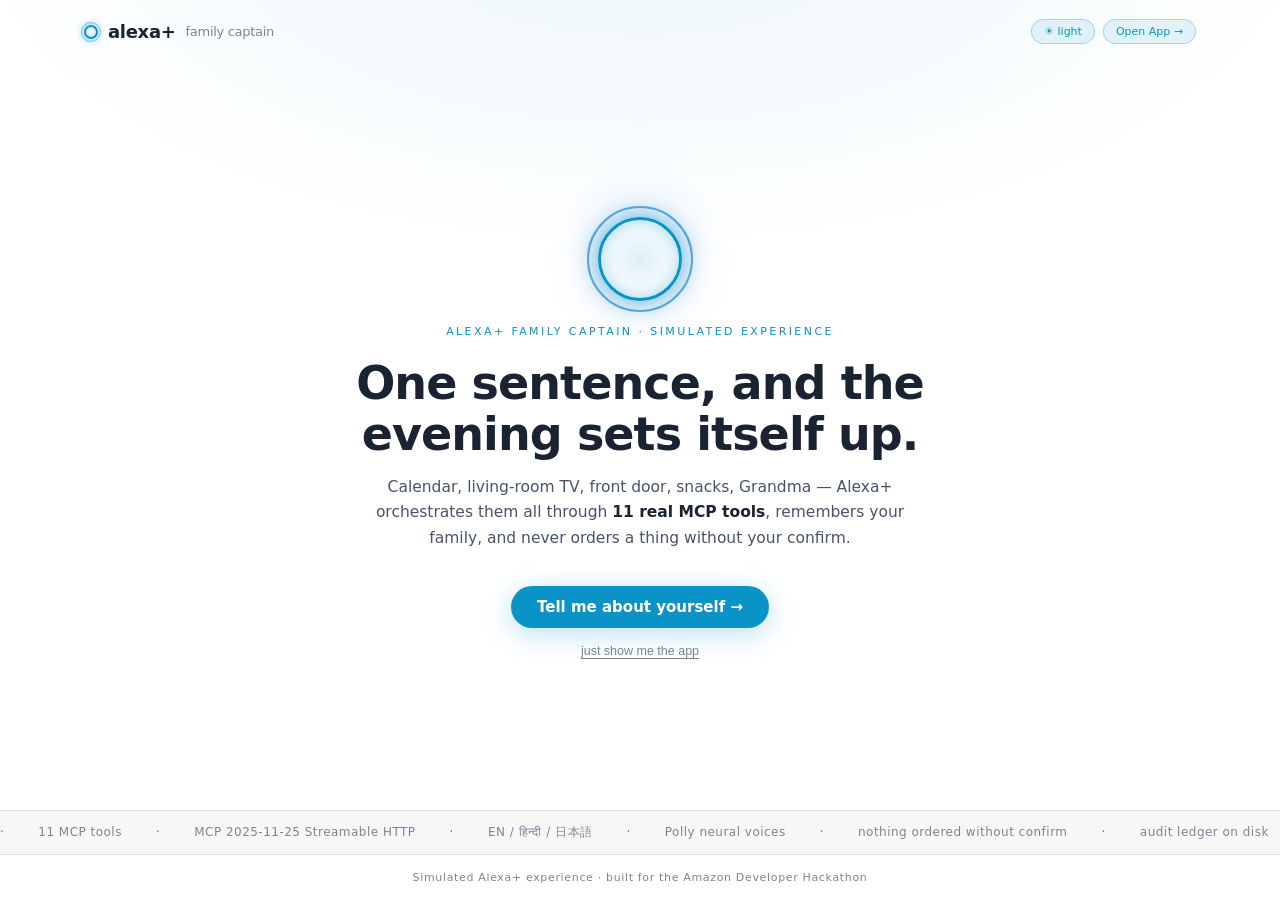
==== commit 765bd03a: "Add a persistent light/dark theme toggle wired to CSS tokens" ====
--- a/app/index.html
+++ b/app/index.html
@@ -4,6 +4,7 @@
 <meta charset="UTF-8" />
 <meta name="viewport" content="width=device-width, initial-scale=1.0" />
 <title>Alexa+ Family Captain - Simulated Experience</title>
+<script>try{if(localStorage.getItem("fc_theme")==="dark")document.documentElement.classList.add("dark")}catch(e){}</script>
 <link rel="stylesheet" href="/app/styles.css" />
 </head>
 <body>
@@ -13,6 +14,7 @@
   <div class="land-top-bar">
     <div class="logo" id="land-logo" role="button" tabindex="0" title="Open Family Captain App"> <span class="ring"></span> alexa+ <em>family captain</em></div>
     <div class="badges">
+      <button class="pill linklike theme-toggle" title="Toggle light / dark mode" aria-label="Toggle dark mode"><span class="t-sun">☀️ light</span><span class="t-moon">🌙 dark</span></button>
       <button class="pill linklike" id="land-nav-app" title="Open Family Captain App">Open App →</button>
     </div>
   </div>
@@ -36,13 +38,14 @@
 <header class="topbar">
   <div class="logo" id="nav-brand" role="button" tabindex="0" title="Go to landing page"> <span class="ring"></span> alexa+ <em>family captain</em></div>
   <div class="badges">
-    <button class="pill linklike" id="nav-landing" title="View landing page">🏠 landing</button>
-    <span class="pill" id="memory-pill">💾 <span id="memory-count">0 chats</span></span>
+    <button class="pill linklike" id="nav-landing" title="View landing page">Landing</button>
+    <span class="pill" id="memory-pill">Memory: <span id="memory-count">0 chats</span></span>
     <span class="pill">SIMULATED ALEXA+ EXPERIENCE</span>
     <span class="pill dim">MCP 2025-11-25 • Streamable HTTP</span>
-    <span class="pill user-badge" id="user-profile-badge" title="Active user profile"><span class="user-avatar">👤</span> <strong id="user-display-name">Krrish</strong> <span id="user-display-details" class="user-sub"></span></span>
-    <button class="pill linklike" id="edit-profile" title="Edit profile">✏️ profile</button>
-    <button class="pill linklike logout-btn" id="logout-btn" title="Log out and return to landing page">🚪 log out</button>
+    <span class="pill user-badge" id="user-profile-badge" title="Active user profile"><strong id="user-display-name">Krrish</strong> <span id="user-display-details" class="user-sub"></span></span>
+    <button class="pill linklike" id="edit-profile" title="Edit profile">Profile</button>
+    <button class="pill linklike theme-toggle" title="Toggle light / dark mode" aria-label="Toggle dark mode"><span class="t-sun">☀️ light</span><span class="t-moon">🌙 dark</span></button>
+    <button class="pill linklike logout-btn" id="logout-btn" title="Log out and return to landing page">Log out</button>
   </div>
 </header>
 
@@ -67,7 +70,7 @@
               <button data-name="Dad">Dad</button>
               <button data-name="Mom">Mom</button>
               <button data-name="Grandma">Grandma</button>
-              <button data-name="__custom" id="ob-custom-btn">✎ type</button>
+              <button data-name="__custom" id="ob-custom-btn">Type</button>
             </div>
             <input id="ob-name-input" class="ob-custom" placeholder="Type a name…" autocomplete="off" hidden />
             <button class="hero-cta" id="ob-n1">Next →</button>
@@ -92,10 +95,14 @@
           <div class="ob-step" data-step="3" hidden>
             <div class="onboard-q" id="ob-home-q">Who's at home?</div>
             <div class="onboard-chips" id="ob-homes">
-              <button data-home="kids" class="sel">🧒 Kids</button>
-              <button data-home="grandma">👵 Grandparents</button>
+              <button data-home="kids" class="sel">Kids</button>
+              <button data-home="wife">Wife</button>
+              <button data-home="grandma">Grandparents</button>
+              <button data-home="relatives">Relatives</button>
+              <button data-home="__custom" id="ob-home-custom-btn">Type</button>
             </div>
-            <p class="ob-note" id="ob-home-note">Kids keep speech kid-safe. Grandparents get gentle check-ins.</p>
+            <input id="ob-home-input" class="ob-custom" placeholder="Type who is home (e.g. friends, in-laws, pets)..." autocomplete="off" hidden />
+            <p class="ob-note" id="ob-home-note">Tailors movie picks, snacks, volume, and family controls.</p>
             <button class="hero-cta" id="ob-n3">Next →</button>
           </div>
           <div class="ob-step" data-step="4" hidden>
@@ -115,7 +122,7 @@
           <span class="ring"></span>
           <h1 id="hero-title">What should the family do tonight?</h1>
           <p id="hero-sub">One ask — I line up the calendar, the living-room TV, the front door and snacks. Every tool call below runs on a real MCP server.</p>
-          <button class="hero-cta" id="hero-cta" data-q="movie night with kids">🎬 movie night with kids</button>
+          <button class="hero-cta" id="hero-cta" data-q="movie night with kids">movie night with kids</button>
           <div class="hero-chips" id="hero-chips"></div>
         </div>
       </div>
@@ -123,8 +130,12 @@
       <div class="chips" id="chips" hidden></div>
 
       <div class="composer">
-        <button id="mic" title="Voice input (Chrome)">🎤</button>
-        <button id="tts-toggle" title="Alexa voice: on" class="active">🔊</button>
+        <button id="mic" title="Voice input (Chrome)">
+          <svg width="18" height="18" viewBox="0 0 24 24" fill="none" stroke="currentColor" stroke-width="2" stroke-linecap="round" stroke-linejoin="round"><path d="M12 2a3 3 0 0 0-3 3v7a3 3 0 0 0 6 0V5a3 3 0 0 0-3-3Z"/><path d="M19 10v2a7 7 0 0 1-14 0v-2"/><line x1="12" y1="19" x2="12" y2="22"/></svg>
+        </button>
+        <button id="tts-toggle" title="Voice: on" class="active">
+          <svg id="tts-icon" width="18" height="18" viewBox="0 0 24 24" fill="none" stroke="currentColor" stroke-width="2" stroke-linecap="round" stroke-linejoin="round"><polygon points="11 5 6 9 2 9 2 15 6 15 11 19 11 5"/><path d="M19.07 4.93a10 10 0 0 1 0 14.14M15.54 8.46a5 5 0 0 1 0 7.07"/></svg>
+        </button>
         <div class="lang" role="group" aria-label="Language">
           <button data-lang="en" class="active">EN</button>
           <button data-lang="hi">हिं</button>
--- a/app/styles.css
+++ b/app/styles.css
@@ -5,6 +5,35 @@
 
 /* ── Tokens ── */
 :root{
+  --bg:#ffffff;
+  --panel:#ffffff;
+  --panel-2:#eef2f7;
+  --line:rgba(15,23,42,.10);
+  --line-strong:rgba(15,23,42,.20);
+  --ink:#1a2332;
+  --ink-2:#48536b;
+  --ink-3:#7b8595;
+  --accent:#0a93c6;
+  --accent-soft:rgba(var(--glow-rgb),.10);
+  --green:#0fa36f;
+  --amber:#b0751c;
+  --red:#dd5b4e;
+  --purple:#7a5be0;
+  --pink:#d9539a;
+  --radius:14px;
+  --radius-sm:10px;
+  --t:all .18s cubic-bezier(.4,0,.2,1);
+  --glow-rgb:10,147,198;
+  --topbar-bg:rgba(255,255,255,.78);
+  --surface:var(--surface);
+  --surface-hi:var(--surface-hi);
+  --on-accent:#fff;
+  --on-green:#fff;
+  --float-bg:rgba(255,255,255,.9);
+  --marquee-bg:rgba(15,23,42,.03);
+  --panel-shadow:0 18px 50px rgba(15,23,42,.10);
+}
+html.dark{
   --bg:#0a0e14;
   --panel:#10151d;
   --panel-2:#151b26;
@@ -20,9 +49,15 @@
   --red:#ef6d60;
   --purple:#b795f0;
   --pink:#f08cba;
-  --radius:14px;
-  --radius-sm:10px;
-  --t:all .18s cubic-bezier(.4,0,.2,1);
+  --glow-rgb:102,217,242;
+  --topbar-bg:rgba(10,14,20,.72);
+  --surface:rgba(0,0,0,.22);
+  --surface-hi:rgba(0,0,0,.27);
+  --on-accent:#062028;
+  --on-green:#04120b;
+  --float-bg:rgba(21,27,38,.85);
+  --marquee-bg:rgba(0,0,0,.18);
+  --panel-shadow:0 18px 50px rgba(0,0,0,.35);
 }
 
 body{
@@ -40,7 +75,7 @@
 .bg{
   position:fixed;inset:0;z-index:-1;
   background:
-    radial-gradient(ellipse 1100px 480px at 50% -10%,rgba(102,217,242,.06),transparent),
+    radial-gradient(ellipse 1100px 480px at 50% -10%,rgba(var(--glow-rgb),.06),transparent),
     radial-gradient(ellipse 900px 600px at 90% 110%,rgba(80,102,160,.08),transparent),
     var(--bg);
 }
@@ -55,7 +90,7 @@
   padding:14px 28px;
   border-bottom:1px solid var(--line);
   backdrop-filter:blur(20px);
-  background:rgba(10,14,20,.72);
+  background:var(--topbar-bg);
   position:sticky;top:0;z-index:100;
 }
 .logo{font-size:18px;font-weight:700;letter-spacing:-.3px;display:flex;align-items:center;gap:10px;cursor:pointer;user-select:none;transition:opacity .15s ease}
@@ -64,7 +99,7 @@
 .ring{
   width:14px;height:14px;border-radius:50%;
   border:2px solid var(--accent);
-  box-shadow:0 0 10px rgba(102,217,242,.7), inset 0 0 4px rgba(102,217,242,.4);
+  box-shadow:0 0 10px rgba(var(--glow-rgb),.7), inset 0 0 4px rgba(var(--glow-rgb),.4);
   animation:breathe 2.8s ease-in-out infinite;
   flex:none;
   position:relative;
@@ -74,7 +109,7 @@
   position:absolute;
   inset:-5px;
   border-radius:50%;
-  border:1px solid rgba(102,217,242,.45);
+  border:1px solid rgba(var(--glow-rgb),.45);
   animation:wave-ripple-small 2.8s cubic-bezier(.15,.65,.3,1) infinite;
   pointer-events:none;
 }
@@ -83,20 +118,20 @@
   100%{transform:scale(1.8);opacity:0}
 }
 @keyframes breathe{
-  0%,100%{box-shadow:0 0 8px rgba(102,217,242,.4), inset 0 0 3px rgba(102,217,242,.2);transform:scale(1)}
-  50%{box-shadow:0 0 18px rgba(102,217,242,.9), 0 0 28px rgba(58,123,213,.4), inset 0 0 6px rgba(102,217,242,.5);transform:scale(1.08)}
+  0%,100%{box-shadow:0 0 8px rgba(var(--glow-rgb),.4), inset 0 0 3px rgba(var(--glow-rgb),.2);transform:scale(1)}
+  50%{box-shadow:0 0 18px rgba(var(--glow-rgb),.9), 0 0 28px rgba(58,123,213,.4), inset 0 0 6px rgba(var(--glow-rgb),.5);transform:scale(1.08)}
 }
 .badges{display:flex;gap:8px;align-items:center}
 .pill{
   font-size:11px;font-weight:500;
   border:1px solid var(--line);padding:5px 12px;border-radius:99px;
-  background:rgba(21,27,38,.6);color:var(--ink-2);
+  background:var(--surface);color:var(--ink-2);
 }
 .pill.dim{color:var(--ink-3)}
 .user-badge{
   display:inline-flex;align-items:center;gap:6px;
-  background:rgba(102,217,242,.08);
-  border-color:rgba(102,217,242,.32);
+  background:rgba(var(--glow-rgb),.08);
+  border-color:rgba(var(--glow-rgb),.32);
   color:var(--accent);
   font-weight:500;
   transition:all .15s ease;
@@ -109,7 +144,7 @@
 }
 .logout-btn:hover{
   border-color:rgba(255,107,107,.5);
-  color:#ff7575;
+  color:var(--red);
   background:rgba(255,107,107,.08);
 }
 
@@ -128,7 +163,7 @@
   border-radius:18px;
   display:flex;flex-direction:column;
   overflow:hidden;
-  box-shadow:0 18px 50px rgba(0,0,0,.35);
+  box-shadow:var(--panel-shadow);
 }
 .tv-top{
   display:flex;gap:10px;align-items:center;
@@ -175,13 +210,13 @@
 .hero p{font-size:14px;color:var(--ink-3);max-width:430px}
 .hero-cta{
   margin-top:8px;
-  background:var(--accent);color:#062028;
+  background:var(--accent);color:var(--on-accent);
   border:none;border-radius:99px;padding:12px 26px;
   font-family:inherit;font-size:15px;font-weight:700;cursor:pointer;
-  box-shadow:0 6px 28px rgba(102,217,242,.28);
+  box-shadow:0 6px 28px rgba(var(--glow-rgb),.28);
   transition:var(--t);
 }
-.hero-cta:hover{transform:translateY(-1px);box-shadow:0 10px 36px rgba(102,217,242,.4)}
+.hero-cta:hover{transform:translateY(-1px);box-shadow:0 10px 36px rgba(var(--glow-rgb),.4)}
 .hero-chips{display:flex;gap:8px;flex-wrap:wrap;justify-content:center;max-width:520px}
 .hero-chips button{
   background:transparent;color:var(--ink-2);
@@ -266,11 +301,11 @@
 }
 .composer button:hover{border-color:var(--accent);color:var(--accent)}
 .composer #send{
-  background:var(--accent);color:#062028;border:none;
+  background:var(--accent);color:var(--on-accent);border:none;
   font-size:18px;font-weight:700;
-  box-shadow:0 4px 18px rgba(102,217,242,.25);
-}
-.composer #send:hover{transform:translateY(-1px);box-shadow:0 6px 26px rgba(102,217,242,.4)}
+  box-shadow:0 4px 18px rgba(var(--glow-rgb),.25);
+}
+.composer #send:hover{transform:translateY(-1px);box-shadow:0 6px 26px rgba(var(--glow-rgb),.4)}
 .composer #send:active{transform:scale(.95)}
 #tts-toggle.muted{opacity:.45;filter:grayscale(1)}
 #mic.listening{
@@ -297,7 +332,7 @@
   background:var(--ink-3);transition:var(--t);
 }
 .kids input:checked+.sw{background:var(--accent-soft);border-color:var(--accent)}
-.kids input:checked+.sw::after{left:16px;background:var(--accent);box-shadow:0 0 8px rgba(102,217,242,.6)}
+.kids input:checked+.sw::after{left:16px;background:var(--accent);box-shadow:0 0 8px rgba(var(--glow-rgb),.6)}
 
 /* ── Side column ── */
 .side-col{display:flex;flex-direction:column;gap:14px;min-width:0}
@@ -339,7 +374,7 @@
 .vcard pre{
   font-size:11px;white-space:pre-wrap;color:var(--ink-3);
   font-family:'SF Mono',ui-monospace,monospace;line-height:1.5;
-  background:rgba(0,0,0,.25);border-radius:8px;padding:10px;
+  background:var(--surface-hi);border-radius:8px;padding:10px;
   border:1px solid var(--line);
 }
 .vcard p{font-size:13px;color:var(--ink-2);margin:4px 0;line-height:1.5}
@@ -364,7 +399,7 @@
   padding:3px 9px;border-radius:99px;white-space:nowrap;
 }
 .badge-tag.green{background:rgba(74,210,149,.12);color:var(--green)}
-.badge-tag.cyan{background:rgba(102,217,242,.12);color:var(--accent)}
+.badge-tag.cyan{background:rgba(var(--glow-rgb),.12);color:var(--accent)}
 .badge-tag.purple{background:rgba(183,149,240,.12);color:var(--purple)}
 .badge-tag.pink{background:rgba(240,140,186,.12);color:var(--pink)}
 .badge-tag.amber{background:rgba(239,189,107,.12);color:var(--amber)}
@@ -374,7 +409,7 @@
 .media-grid{display:flex;flex-direction:column;gap:6px}
 .media-item{
   display:flex;align-items:center;gap:10px;
-  background:rgba(0,0,0,.22);border:1px solid var(--line);
+  background:var(--surface);border:1px solid var(--line);
   padding:9px 12px;border-radius:9px;transition:var(--t);
 }
 .media-item:hover{border-color:var(--purple);background:rgba(183,149,240,.06);transform:translateX(3px)}
@@ -387,7 +422,7 @@
 .media-title{font-size:13px;font-weight:500;color:var(--ink);flex:1}
 .media-chip{font-size:10px;color:var(--ink-3);border:1px solid var(--line);padding:2px 8px;border-radius:99px}
 
-.tv-mockup{background:rgba(0,0,0,.28);border:1px solid var(--line);border-radius:10px;padding:12px}
+.tv-mockup{background:var(--surface-hi);border:1px solid var(--line);border-radius:10px;padding:12px}
 .tv-screen{
   background:#0b1220;
   border:1px solid var(--line);border-radius:8px;
@@ -412,7 +447,7 @@
 }
 .cam-scanline{
   position:absolute;inset:0;
-  background:linear-gradient(rgba(0,0,0,0) 50%,rgba(0,0,0,.22) 50%);
+  background:linear-gradient(rgba(0,0,0,0) 50%,rgba(0,0,0,.45) 50%);
   background-size:100% 4px;pointer-events:none;opacity:.35;
 }
 .cam-overlay{
@@ -428,7 +463,7 @@
 .cam-event-text b{display:block;font-size:12.5px;color:var(--ink);font-weight:600}
 .cam-event-text small{font-size:10.5px;color:var(--ink-3)}
 
-.order-tracker{background:rgba(0,0,0,.22);border:1px solid var(--line);border-radius:10px;padding:12px}
+.order-tracker{background:var(--surface);border:1px solid var(--line);border-radius:10px;padding:12px}
 .order-progress{display:flex;align-items:center;justify-content:space-between;margin-bottom:12px;padding:0 6px}
 .p-step{display:flex;flex-direction:column;align-items:center;gap:4px;font-size:10px;color:var(--ink-3)}
 .p-step.done{color:var(--green)}
@@ -437,8 +472,8 @@
   width:18px;height:18px;border-radius:50%;display:flex;align-items:center;justify-content:center;
   font-size:9.5px;background:var(--panel);border:1px solid var(--line-strong);
 }
-.p-step.done .p-dot{background:var(--green);color:#04120b;font-weight:700;border-color:var(--green)}
-.p-step.current .p-dot{background:var(--accent);color:#04120b;font-weight:700;border-color:var(--accent);animation:pulse-dot 1.4s infinite}
+.p-step.done .p-dot{background:var(--green);color:var(--on-green);font-weight:700;border-color:var(--green)}
+.p-step.current .p-dot{background:var(--accent);color:var(--on-accent);font-weight:700;border-color:var(--accent);animation:pulse-dot 1.4s infinite}
 @keyframes pulse-dot{0%,100%{transform:scale(1)}50%{transform:scale(1.18)}}
 .p-line{flex:1;height:2px;background:var(--line);margin:0 6px -12px}
 .p-line.done{background:var(--green)}
@@ -458,7 +493,7 @@
 .cal-timeline{display:flex;flex-direction:column;gap:7px}
 .cal-item{
   display:flex;align-items:center;gap:12px;
-  background:rgba(0,0,0,.22);border:1px solid var(--line);
+  background:var(--surface);border:1px solid var(--line);
   padding:9px 12px;border-radius:9px;
 }
 .cal-time{
@@ -469,7 +504,7 @@
 .cal-details small{font-size:10.5px;color:var(--ink-3)}
 .cal-free-highlight{
   background:var(--accent-soft);
-  border:1px solid rgba(102,217,242,.25);color:var(--accent);
+  border:1px solid rgba(var(--glow-rgb),.25);color:var(--accent);
   padding:10px 12px;border-radius:9px;font-size:12.5px;font-weight:500;text-align:center;
 }
 
@@ -494,7 +529,7 @@
 .proposal-note{display:block;font-size:11px;color:var(--amber);margin:8px 0}
 .proposal-actions{display:flex;gap:8px;margin-top:10px}
 .btn-confirm{
-  flex:1;background:var(--green);color:#04120b;border:none;border-radius:9px;padding:9px 12px;
+  flex:1;background:var(--green);color:var(--on-green);border:none;border-radius:9px;padding:9px 12px;
   font-size:12.5px;font-weight:700;cursor:pointer;transition:var(--t);font-family:inherit;
 }
 .btn-confirm:hover{transform:translateY(-1px);box-shadow:0 4px 16px rgba(74,210,149,.3)}
@@ -514,7 +549,7 @@
 #audit-ledger::-webkit-scrollbar-thumb{background:var(--line-strong);border-radius:4px}
 .audit-row{
   display:flex;justify-content:space-between;align-items:center;
-  background:rgba(0,0,0,.2);border:1px solid var(--line);
+  background:var(--surface);border:1px solid var(--line);
   padding:7px 10px;border-radius:8px;font-size:11.5px;
   animation:card-in .3s cubic-bezier(.16,1,.3,1) backwards;
 }
@@ -545,7 +580,7 @@
 .products-list{display:flex;flex-direction:column;gap:8px}
 .product-item{
   display:flex;align-items:center;justify-content:space-between;gap:12px;
-  background:rgba(0,0,0,.22);border:1px solid var(--line);
+  background:var(--surface);border:1px solid var(--line);
   padding:10px 12px;border-radius:9px;
 }
 .product-info b{display:block;font-size:13px;color:var(--ink);font-weight:500}
@@ -553,16 +588,16 @@
 .product-price{color:var(--green);font-weight:600}
 .product-rating{color:var(--amber)}
 .btn-add-cart{
-  background:var(--accent-soft);color:var(--accent);border:1px solid rgba(102,217,242,.3);
+  background:var(--accent-soft);color:var(--accent);border:1px solid rgba(var(--glow-rgb),.3);
   padding:5px 12px;border-radius:99px;font-size:11px;font-weight:600;cursor:pointer;
   transition:var(--t);font-family:inherit;
 }
-.btn-add-cart:hover{background:var(--accent);color:#062028}
+.btn-add-cart:hover{background:var(--accent);color:var(--on-accent)}
 .cart-card-body{display:flex;flex-direction:column;gap:10px}
 .cart-items-list{display:flex;flex-direction:column;gap:6px}
 .cart-item-row{
   display:flex;justify-content:space-between;font-size:12px;
-  background:rgba(0,0,0,.2);padding:7px 10px;border-radius:8px;
+  background:var(--surface);padding:7px 10px;border-radius:8px;
 }
 .cart-item-name small{color:var(--ink-3);margin-left:4px}
 .cart-item-price{color:var(--green);font-weight:600}
@@ -573,21 +608,21 @@
 }
 .cart-total-row b{color:var(--accent);font-size:15px}
 .btn-checkout{
-  background:var(--accent);color:#062028;border:none;border-radius:9px;padding:9px 14px;
+  background:var(--accent);color:var(--on-accent);border:none;border-radius:9px;padding:9px 14px;
   font-size:12.5px;font-weight:700;cursor:pointer;transition:var(--t);
   text-align:center;font-family:inherit;
 }
-.btn-checkout:hover{box-shadow:0 4px 16px rgba(102,217,242,.3)}
+.btn-checkout:hover{box-shadow:0 4px 16px rgba(var(--glow-rgb),.3)}
 .wallet-picker{
   display:flex;justify-content:space-between;align-items:center;
-  background:rgba(0,0,0,.22);border:1px solid var(--line);
+  background:var(--surface);border:1px solid var(--line);
   padding:8px 10px;border-radius:8px;font-size:11px;margin:8px 0;
 }
 .wallet-picker b{color:var(--accent)}
 .pin-approval-box{
-  border:1px dashed rgba(102,217,242,.4);
+  border:1px dashed rgba(var(--glow-rgb),.4);
   padding:9px 10px;border-radius:9px;margin-bottom:8px;
-  background:rgba(102,217,242,.04);
+  background:rgba(var(--glow-rgb),.04);
 }
 .pin-label{font-size:11px;color:var(--ink-2);display:block;margin-bottom:6px}
 .pin-input-row{display:flex;gap:8px}
@@ -597,10 +632,10 @@
   font-family:inherit;
 }
 .btn-pin-submit{
-  background:var(--accent-soft);color:var(--accent);border:1px solid rgba(102,217,242,.35);
+  background:var(--accent-soft);color:var(--accent);border:1px solid rgba(var(--glow-rgb),.35);
   border-radius:8px;padding:5px 10px;font-size:11px;font-weight:600;cursor:pointer;font-family:inherit;
 }
-.btn-pin-submit:hover{background:var(--accent);color:#062028}
+.btn-pin-submit:hover{background:var(--accent);color:var(--on-accent)}
 .tracking-card-body{display:flex;flex-direction:column;gap:12px}
 .tracking-timeline{display:flex;align-items:center;justify-content:space-between;padding:4px 6px;margin-bottom:4px}
 .track-step{display:flex;flex-direction:column;align-items:center;gap:4px;font-size:10px;color:var(--ink-3)}
@@ -610,19 +645,19 @@
   width:18px;height:18px;border-radius:50%;display:flex;align-items:center;justify-content:center;
   font-size:9.5px;background:var(--panel);border:1px solid var(--line-strong);
 }
-.track-step.done .track-dot{background:var(--green);color:#04120b;font-weight:700;border-color:var(--green)}
-.track-step.current .track-dot{background:var(--accent);color:#04120b;font-weight:700;border-color:var(--accent);animation:pulse-dot 1.4s infinite}
+.track-step.done .track-dot{background:var(--green);color:var(--on-green);font-weight:700;border-color:var(--green)}
+.track-step.current .track-dot{background:var(--accent);color:var(--on-accent);font-weight:700;border-color:var(--accent);animation:pulse-dot 1.4s infinite}
 .track-line{flex:1;height:2px;background:var(--line);margin:0 4px -12px}
 .track-line.done{background:var(--green)}
 .track-line.active{background:linear-gradient(90deg,var(--green),var(--accent))}
 .tracking-meta{
   display:flex;justify-content:space-between;font-size:11px;
-  background:rgba(0,0,0,.2);padding:7px 10px;border-radius:8px;color:var(--ink-2);
+  background:var(--surface);padding:7px 10px;border-radius:8px;color:var(--ink-2);
 }
 .history-list{display:flex;flex-direction:column;gap:6px}
 .history-row{
   display:flex;justify-content:space-between;align-items:center;
-  background:rgba(0,0,0,.2);border:1px solid var(--line);
+  background:var(--surface);border:1px solid var(--line);
   padding:8px 10px;border-radius:8px;font-size:11px;
 }
 .history-items{display:block;color:var(--ink-3);font-size:10px}
@@ -630,7 +665,7 @@
   background:rgba(74,210,149,.1);color:var(--green);border:1px solid rgba(74,210,149,.3);
   padding:4px 9px;border-radius:99px;font-size:10px;font-weight:600;cursor:pointer;font-family:inherit;
 }
-.btn-reorder:hover{background:var(--green);color:#04120b}
+.btn-reorder:hover{background:var(--green);color:var(--on-green)}
 
 /* ── Ring speaking state ── */
 .ring.speaking{
@@ -647,7 +682,7 @@
 .muted{color:var(--ink-3);font-size:13px;line-height:1.5}
 .small{font-size:11px}
 code{
-  background:rgba(0,0,0,.28);padding:2px 7px;border-radius:6px;
+  background:var(--surface-hi);padding:2px 7px;border-radius:6px;
   font-size:11px;font-family:'SF Mono',ui-monospace,monospace;
   border:1px solid var(--line);
   color:var(--ink-2);
@@ -671,7 +706,7 @@
   position:absolute;top:18px;right:18px;
   width:32px;height:32px;border-radius:50%;
   border:1px solid var(--line-strong);
-  background:rgba(21,27,38,.85);
+  background:var(--float-bg);
   color:var(--ink-2);
   display:flex;align-items:center;justify-content:center;
   font-size:14px;cursor:pointer;
@@ -699,7 +734,7 @@
 .onboard-chips button:hover{border-color:var(--accent);color:var(--accent)}
 .onboard-chips button.sel{
   border-color:var(--accent);color:var(--accent);
-  background:var(--accent-soft);box-shadow:0 0 0 3px rgba(102,217,242,.08);
+  background:var(--accent-soft);box-shadow:0 0 0 3px rgba(var(--glow-rgb),.08);
 }
 .ob-custom{
   background:var(--panel-2);border:1px solid var(--line-strong);color:var(--ink);
@@ -722,13 +757,13 @@
   transition:var(--t);white-space:nowrap;
 }
 .lang button:hover{color:var(--accent)}
-.lang button.active{background:var(--accent);color:#062028}
+.lang button.active{background:var(--accent);color:var(--on-accent)}
 .pill.linklike{
   background:var(--accent-soft);color:var(--accent);
-  border:1px solid rgba(102,217,242,.3);cursor:pointer;font-family:inherit;
+  border:1px solid rgba(var(--glow-rgb),.3);cursor:pointer;font-family:inherit;
   transition:var(--t);
 }
-.pill.linklike:hover{background:rgba(102,217,242,.2)}
+.pill.linklike:hover{background:rgba(var(--glow-rgb),.2)}
 
 /* ── Responsive ── */
 @media(max-width:1080px){
@@ -753,10 +788,10 @@
 .vcard[data-type="weather"]{border-top-color:var(--accent)}
 .vcard[data-type="homework"]{border-top-color:var(--purple)}
 .vcard[data-type="shopping_list"]{border-top-color:var(--green)}
-.scene-rows{display:flex;flex-direction:column;gap:8px;background:rgba(0,0,0,.22);border:1px solid var(--line);border-radius:10px;padding:12px}
+.scene-rows{display:flex;flex-direction:column;gap:8px;background:var(--surface);border:1px solid var(--line);border-radius:10px;padding:12px}
 .scene-row{display:flex;align-items:center;justify-content:space-between;gap:8px;font-size:12.5px;color:var(--ink-2)}
 .scene-row b{color:var(--ink);font-weight:600;text-align:right}
-.weather-body{display:flex;align-items:center;gap:14px;background:rgba(0,0,0,.22);border:1px solid var(--line);border-radius:10px;padding:12px}
+.weather-body{display:flex;align-items:center;gap:14px;background:var(--surface);border:1px solid var(--line);border-radius:10px;padding:12px}
 .weather-temp{font-size:26px;font-weight:700;color:var(--ink)}
 .weather-conds{display:flex;flex-direction:column;gap:4px;font-size:12.5px;color:var(--ink-2)}
 .weather-conds b{color:var(--ink-3);font-weight:500;margin-right:2px}
@@ -777,7 +812,7 @@
 
 /* ── landing page (peekynotes-style) + 4-step onboarding ── */
 #landing{display:none}
-body.show-landing #landing{display:flex;flex-direction:column;position:fixed;inset:0;z-index:50;background:radial-gradient(1200px 600px at 50% -10%, rgba(102,217,242,.08), transparent 60%), var(--bg)}
+body.show-landing #landing{display:flex;flex-direction:column;position:fixed;inset:0;z-index:50;background:radial-gradient(1200px 600px at 50% -10%, rgba(var(--glow-rgb),.08), transparent 60%), var(--bg)}
 body.show-landing .topbar,
 body.show-landing .layout{visibility:hidden}
 .land-top-bar{display:flex;justify-content:space-between;align-items:center;width:100%;max-width:1160px;margin:0 auto;padding:18px 24px 0;box-sizing:border-box}
@@ -795,8 +830,8 @@
   display:flex;align-items:center;justify-content:center;
   border-radius:50%;
   border:3px solid var(--accent);
-  background:radial-gradient(circle, rgba(102,217,242,.15) 0%, transparent 70%);
-  box-shadow:0 0 25px rgba(102,217,242,.65), 0 0 50px rgba(58,123,213,.3), inset 0 0 16px rgba(102,217,242,.4);
+  background:radial-gradient(circle, rgba(var(--glow-rgb),.15) 0%, transparent 70%);
+  box-shadow:0 0 25px rgba(var(--glow-rgb),.65), 0 0 50px rgba(58,123,213,.3), inset 0 0 16px rgba(var(--glow-rgb),.4);
   animation:ring-pulse 2.8s ease-in-out infinite;
 }
 .ring.big::before,
@@ -805,7 +840,7 @@
   position:absolute;
   inset:-14px;
   border-radius:50%;
-  border:2px solid rgba(102,217,242,.5);
+  border:2px solid rgba(var(--glow-rgb),.5);
   animation:wave-ripple 2.8s cubic-bezier(.15,.65,.3,1) infinite;
   pointer-events:none;
 }
@@ -816,11 +851,11 @@
 @keyframes ring-pulse{
   0%,100%{
     transform:scale(1);
-    box-shadow:0 0 20px rgba(102,217,242,.5), inset 0 0 12px rgba(102,217,242,.3);
+    box-shadow:0 0 20px rgba(var(--glow-rgb),.5), inset 0 0 12px rgba(var(--glow-rgb),.3);
   }
   50%{
     transform:scale(1.06);
-    box-shadow:0 0 38px rgba(102,217,242,.9), 0 0 75px rgba(58,123,213,.45), inset 0 0 24px rgba(102,217,242,.6);
+    box-shadow:0 0 38px rgba(var(--glow-rgb),.9), 0 0 75px rgba(58,123,213,.45), inset 0 0 24px rgba(var(--glow-rgb),.6);
   }
 }
 @keyframes wave-ripple{
@@ -828,7 +863,7 @@
   60%{opacity:0.4}
   100%{transform:scale(1.5);opacity:0}
 }
-.land-marquee{overflow:hidden;border-top:1px solid var(--line);border-bottom:1px solid var(--line);padding:12px 0;background:rgba(0,0,0,.18)}
+.land-marquee{overflow:hidden;border-top:1px solid var(--line);border-bottom:1px solid var(--line);padding:12px 0;background:var(--marquee-bg)}
 .land-track{display:flex;gap:34px;width:max-content;animation:land-slide 26s linear infinite}
 .land-track span{font-size:12px;color:var(--ink-3);white-space:nowrap;letter-spacing:.04em}
 .land-track span::before{content:"·";margin-right:34px;color:var(--accent)}
@@ -845,6 +880,11 @@
 .ob-note{margin:0;font-size:11.5px;color:var(--ink-3);max-width:320px;line-height:1.5;text-align:center}
 .ob-back{margin-top:14px;background:none;border:1px solid var(--line);border-radius:20px;color:var(--ink-3);font-size:12px;padding:6px 14px;cursor:pointer}
 .ob-back:hover{border-color:var(--line-strong);color:var(--ink-2)}
-.ob-preview{background:rgba(102,217,242,.07);border:1px solid rgba(102,217,242,.25);border-radius:12px;padding:10px 18px;font-size:13.5px;color:var(--accent)}
+.ob-preview{background:rgba(var(--glow-rgb),.07);border:1px solid rgba(var(--glow-rgb),.25);border-radius:12px;padding:10px 18px;font-size:13.5px;color:var(--accent)}
 @media (prefers-reduced-motion: reduce){.land-track{animation:none;flex-wrap:wrap;justify-content:center}}
 .chips button.hot{border-color:rgba(240,140,186,.5);color:var(--pink);box-shadow:0 0 0 1px rgba(240,140,186,.22)}
+
+/* ── Theme toggle (light / dark) ── */
+.theme-toggle .t-moon{display:none}
+html.dark .theme-toggle .t-moon{display:inline}
+html.dark .theme-toggle .t-sun{display:none}
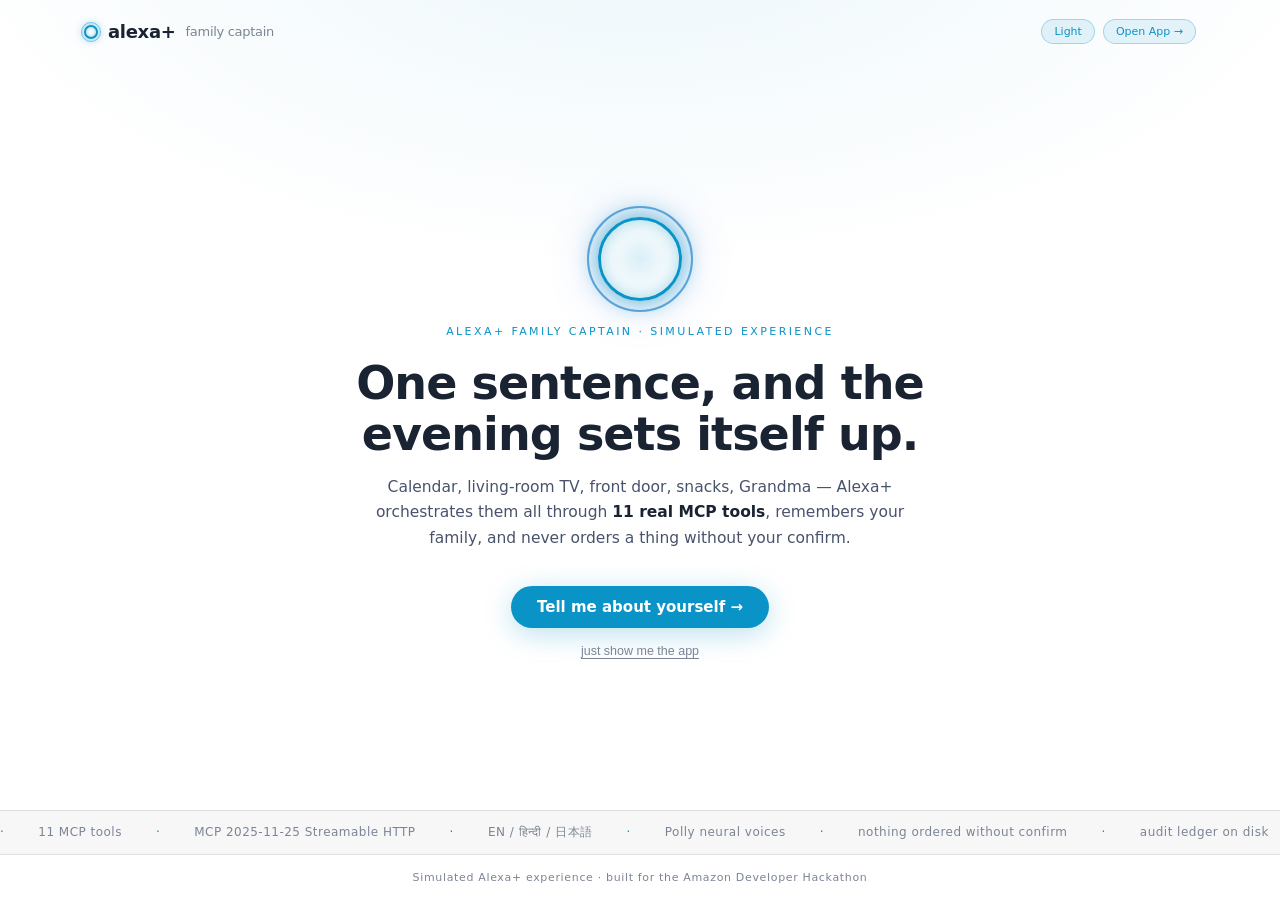
==== commit 0c0a55ad: "Add who-is-home personalization across onboarding, profile and agent replies, and switch card badges" ====
--- a/app/index.html
+++ b/app/index.html
@@ -14,7 +14,7 @@
   <div class="land-top-bar">
     <div class="logo" id="land-logo" role="button" tabindex="0" title="Open Family Captain App"> <span class="ring"></span> alexa+ <em>family captain</em></div>
     <div class="badges">
-      <button class="pill linklike theme-toggle" title="Toggle light / dark mode" aria-label="Toggle dark mode"><span class="t-sun">☀️ light</span><span class="t-moon">🌙 dark</span></button>
+      <button class="pill linklike theme-toggle" title="Toggle light / dark mode" aria-label="Toggle dark mode"><span class="t-sun">Light</span><span class="t-moon">Dark</span></button>
       <button class="pill linklike" id="land-nav-app" title="Open Family Captain App">Open App →</button>
     </div>
   </div>
@@ -44,7 +44,7 @@
     <span class="pill dim">MCP 2025-11-25 • Streamable HTTP</span>
     <span class="pill user-badge" id="user-profile-badge" title="Active user profile"><strong id="user-display-name">Krrish</strong> <span id="user-display-details" class="user-sub"></span></span>
     <button class="pill linklike" id="edit-profile" title="Edit profile">Profile</button>
-    <button class="pill linklike theme-toggle" title="Toggle light / dark mode" aria-label="Toggle dark mode"><span class="t-sun">☀️ light</span><span class="t-moon">🌙 dark</span></button>
+    <button class="pill linklike theme-toggle" title="Toggle light / dark mode" aria-label="Toggle dark mode"><span class="t-sun">Light</span><span class="t-moon">Dark</span></button>
     <button class="pill linklike logout-btn" id="logout-btn" title="Log out and return to landing page">Log out</button>
   </div>
 </header>
--- a/app/styles.css
+++ b/app/styles.css
@@ -390,7 +390,19 @@
 
 /* ── Card internals ── */
 .vcard-header{display:flex;align-items:center;gap:10px;margin-bottom:12px}
-.vcard-icon{font-size:20px;line-height:1}
+.vcard-icon{
+  font-size:10px;
+  font-weight:700;
+  letter-spacing:0.06em;
+  padding:3px 7px;
+  border-radius:6px;
+  background:rgba(var(--glow-rgb),.1);
+  border:1px solid rgba(var(--glow-rgb),.25);
+  color:var(--accent);
+  line-height:1.2;
+  text-transform:uppercase;
+  flex:none;
+}
 .vcard-header h4{margin:0;font-size:13.5px;font-weight:600;color:var(--ink)}
 .vcard-sub{font-size:11px;color:var(--ink-3);display:block}
 
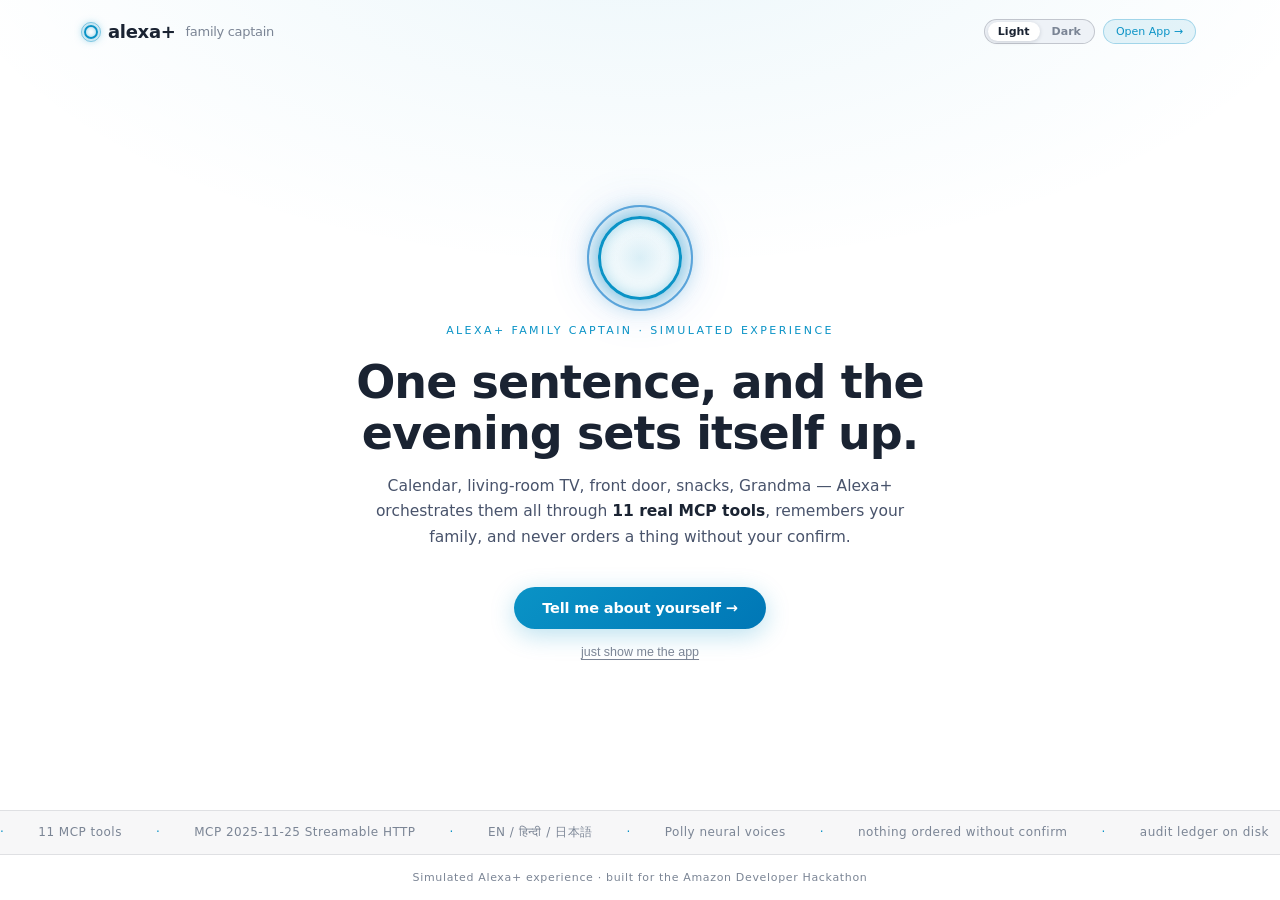
==== commit 03c5873f: "Add cross-platform runner and refine UI styling and theme toggle" ====
--- a/app/index.html
+++ b/app/index.html
@@ -5,7 +5,7 @@
 <meta name="viewport" content="width=device-width, initial-scale=1.0" />
 <title>Alexa+ Family Captain - Simulated Experience</title>
 <script>try{if(localStorage.getItem("fc_theme")==="dark")document.documentElement.classList.add("dark")}catch(e){}</script>
-<link rel="stylesheet" href="/app/styles.css" />
+<link rel="stylesheet" href="/app/styles.css?v=2.1" />
 </head>
 <body>
 <div class="bg"></div>
@@ -14,7 +14,7 @@
   <div class="land-top-bar">
     <div class="logo" id="land-logo" role="button" tabindex="0" title="Open Family Captain App"> <span class="ring"></span> alexa+ <em>family captain</em></div>
     <div class="badges">
-      <button class="pill linklike theme-toggle" title="Toggle light / dark mode" aria-label="Toggle dark mode"><span class="t-sun">Light</span><span class="t-moon">Dark</span></button>
+      <button class="theme-toggle" title="Toggle light / dark mode" aria-label="Toggle light or dark theme"><span class="t-opt t-light">Light</span><span class="t-opt t-dark">Dark</span></button>
       <button class="pill linklike" id="land-nav-app" title="Open Family Captain App">Open App →</button>
     </div>
   </div>
@@ -44,7 +44,7 @@
     <span class="pill dim">MCP 2025-11-25 • Streamable HTTP</span>
     <span class="pill user-badge" id="user-profile-badge" title="Active user profile"><strong id="user-display-name">Krrish</strong> <span id="user-display-details" class="user-sub"></span></span>
     <button class="pill linklike" id="edit-profile" title="Edit profile">Profile</button>
-    <button class="pill linklike theme-toggle" title="Toggle light / dark mode" aria-label="Toggle dark mode"><span class="t-sun">Light</span><span class="t-moon">Dark</span></button>
+    <button class="theme-toggle" title="Toggle light / dark mode" aria-label="Toggle light or dark theme"><span class="t-opt t-light">Light</span><span class="t-opt t-dark">Dark</span></button>
     <button class="pill linklike logout-btn" id="logout-btn" title="Log out and return to landing page">Log out</button>
   </div>
 </header>
@@ -167,6 +167,6 @@
   </aside>
 </main>
 
-<script src="/app/app.js"></script>
+<script src="/app/app.js?v=2.1"></script>
 </body>
 </html>
--- a/app/styles.css
+++ b/app/styles.css
@@ -22,11 +22,11 @@
   --pink:#d9539a;
   --radius:14px;
   --radius-sm:10px;
-  --t:all .18s cubic-bezier(.4,0,.2,1);
+  --t:all .2s cubic-bezier(.16,1,.3,1);
   --glow-rgb:10,147,198;
   --topbar-bg:rgba(255,255,255,.78);
-  --surface:var(--surface);
-  --surface-hi:var(--surface-hi);
+  --surface:rgba(15,23,42,.03);
+  --surface-hi:rgba(15,23,42,.06);
   --on-accent:#fff;
   --on-green:#fff;
   --float-bg:rgba(255,255,255,.9);
@@ -205,26 +205,50 @@
 @keyframes hero-in{from{opacity:0;transform:translateY(14px)}to{opacity:1;transform:none}}
 .hero .ring{width:22px;height:22px;border-width:3px}
 .hero h1{
-  font-size:27px;font-weight:700;letter-spacing:-.6px;color:var(--ink);
-}
-.hero p{font-size:14px;color:var(--ink-3);max-width:430px}
+  font-size:clamp(26px, 3.4vw, 36px);
+  font-weight:800;
+  letter-spacing:-.035em;
+  color:var(--ink);
+  line-height:1.2;
+  max-width:560px;
+}
+.hero p{
+  font-size:14.5px;
+  color:var(--ink-2);
+  max-width:490px;
+  line-height:1.6;
+}
 .hero-cta{
-  margin-top:8px;
-  background:var(--accent);color:var(--on-accent);
-  border:none;border-radius:99px;padding:12px 26px;
-  font-family:inherit;font-size:15px;font-weight:700;cursor:pointer;
-  box-shadow:0 6px 28px rgba(var(--glow-rgb),.28);
-  transition:var(--t);
-}
-.hero-cta:hover{transform:translateY(-1px);box-shadow:0 10px 36px rgba(var(--glow-rgb),.4)}
-.hero-chips{display:flex;gap:8px;flex-wrap:wrap;justify-content:center;max-width:520px}
+  margin-top:10px;
+  background:linear-gradient(135deg, var(--accent) 0%, #0077b6 100%);
+  color:#ffffff;
+  border:none;border-radius:99px;padding:13px 28px;
+  font-family:inherit;font-size:14.5px;font-weight:600;cursor:pointer;
+  box-shadow:0 6px 24px rgba(var(--glow-rgb),.28);
+  transition:all .22s cubic-bezier(.16,1,.3,1);
+  letter-spacing:-.01em;
+}
+.hero-cta:hover{
+  transform:translateY(-2px);
+  box-shadow:0 12px 32px rgba(var(--glow-rgb),.42);
+}
+.hero-cta:active{
+  transform:scale(.98);
+}
+.hero-chips{display:flex;gap:8px;flex-wrap:wrap;justify-content:center;max-width:540px;margin-top:6px}
 .hero-chips button{
-  background:transparent;color:var(--ink-2);
-  border:1px solid var(--line-strong);border-radius:99px;
-  padding:8px 16px;cursor:pointer;font-size:13px;font-weight:500;font-family:inherit;
-  transition:var(--t);
-}
-.hero-chips button:hover{border-color:var(--accent);color:var(--accent);background:var(--accent-soft)}
+  background:var(--panel-2);
+  color:var(--ink-2);
+  border:1px solid var(--line);border-radius:99px;
+  padding:8px 16px;cursor:pointer;font-size:12.5px;font-weight:500;font-family:inherit;
+  transition:all .2s cubic-bezier(.16,1,.3,1);
+}
+.hero-chips button:hover{
+  border-color:var(--accent);
+  color:var(--accent);
+  background:var(--accent-soft);
+  transform:translateY(-1px);
+}
 
 /* ── Messages (Claude-style: user bubble, Alexa plain) ── */
 .msg{max-width:86%;font-size:14.5px;animation:msg-in .34s cubic-bezier(.16,1,.3,1)}
@@ -362,14 +386,18 @@
   background:var(--panel-2);
   border:1px solid var(--line);border-radius:12px;
   padding:14px;margin-bottom:12px;
-  transition:border-color .18s ease,transform .18s ease;
+  transition:border-color .2s cubic-bezier(.16,1,.3,1),transform .2s cubic-bezier(.16,1,.3,1),box-shadow .2s cubic-bezier(.16,1,.3,1);
   animation:card-in .4s cubic-bezier(.16,1,.3,1) backwards;
 }
 @keyframes card-in{
   from{opacity:0;transform:translateY(14px) scale(.98)}
   to{opacity:1;transform:none}
 }
-.vcard:hover{border-color:var(--line-strong);transform:translateY(-2px)}
+.vcard:hover{
+  border-color:var(--line-strong);
+  transform:translateY(-2px);
+  box-shadow:0 8px 24px rgba(0,0,0,.08);
+}
 .vcard h4{margin:0 0 8px;font-size:13px;font-weight:600;display:flex;align-items:center;gap:6px}
 .vcard pre{
   font-size:11px;white-space:pre-wrap;color:var(--ink-3);
@@ -387,17 +415,22 @@
 .vcard[data-type="order"]{border-top-color:var(--green)}
 .vcard[data-type="remind"]{border-top-color:var(--pink)}
 .vcard[data-type="calendar"]{border-top-color:var(--purple)}
+.vcard[data-type="scene"]{border-top-color:var(--amber)}
+.vcard[data-type="weather"]{border-top-color:var(--accent)}
+.vcard[data-type="homework"]{border-top-color:var(--green)}
+.vcard[data-type="shopping_list"]{border-top-color:var(--green)}
+.vcard[data-type="order_proposal"]{border-top-color:var(--amber)}
 
 /* ── Card internals ── */
 .vcard-header{display:flex;align-items:center;gap:10px;margin-bottom:12px}
 .vcard-icon{
-  font-size:10px;
-  font-weight:700;
-  letter-spacing:0.06em;
-  padding:3px 7px;
+  font-size:9.5px;
+  font-weight:800;
+  letter-spacing:0.07em;
+  padding:3px 8px;
   border-radius:6px;
-  background:rgba(var(--glow-rgb),.1);
-  border:1px solid rgba(var(--glow-rgb),.25);
+  background:rgba(var(--glow-rgb),.12);
+  border:1px solid rgba(var(--glow-rgb),.28);
   color:var(--accent);
   line-height:1.2;
   text-transform:uppercase;
@@ -896,7 +929,48 @@
 @media (prefers-reduced-motion: reduce){.land-track{animation:none;flex-wrap:wrap;justify-content:center}}
 .chips button.hot{border-color:rgba(240,140,186,.5);color:var(--pink);box-shadow:0 0 0 1px rgba(240,140,186,.22)}
 
-/* ── Theme toggle (light / dark) ── */
-.theme-toggle .t-moon{display:none}
-html.dark .theme-toggle .t-moon{display:inline}
-html.dark .theme-toggle .t-sun{display:none}
+/* ── Segmented Theme Toggle (Light / Dark) ── */
+.theme-toggle{
+  display:inline-flex;align-items:center;gap:2px;
+  padding:2px 3px;
+  background:var(--panel-2);
+  border:1px solid var(--line-strong);
+  border-radius:99px;
+  cursor:pointer;user-select:none;
+  font-family:inherit;font-size:11px;font-weight:600;
+  transition:all .2s cubic-bezier(.16,1,.3,1);
+}
+.theme-toggle:hover{
+  border-color:var(--accent);
+}
+.theme-toggle .t-opt{
+  padding:3px 10px;
+  border-radius:99px;
+  color:var(--ink-3);
+  font-weight:600;
+  font-size:11px;
+  transition:all .22s cubic-bezier(.16,1,.3,1);
+  display:inline-block;
+}
+/* Default (Light Mode): Light pill is active */
+.theme-toggle .t-light{
+  background:#ffffff;
+  color:var(--ink);
+  box-shadow:0 1px 4px rgba(15,23,42,.15);
+}
+.theme-toggle .t-dark{
+  background:transparent;
+  color:var(--ink-3);
+  box-shadow:none;
+}
+/* In Dark Mode: Dark pill is active */
+html.dark .theme-toggle .t-dark{
+  background:rgba(255,255,255,.18);
+  color:#ffffff;
+  box-shadow:0 1px 4px rgba(0,0,0,.4);
+}
+html.dark .theme-toggle .t-light{
+  background:transparent;
+  color:var(--ink-3);
+  box-shadow:none;
+}
